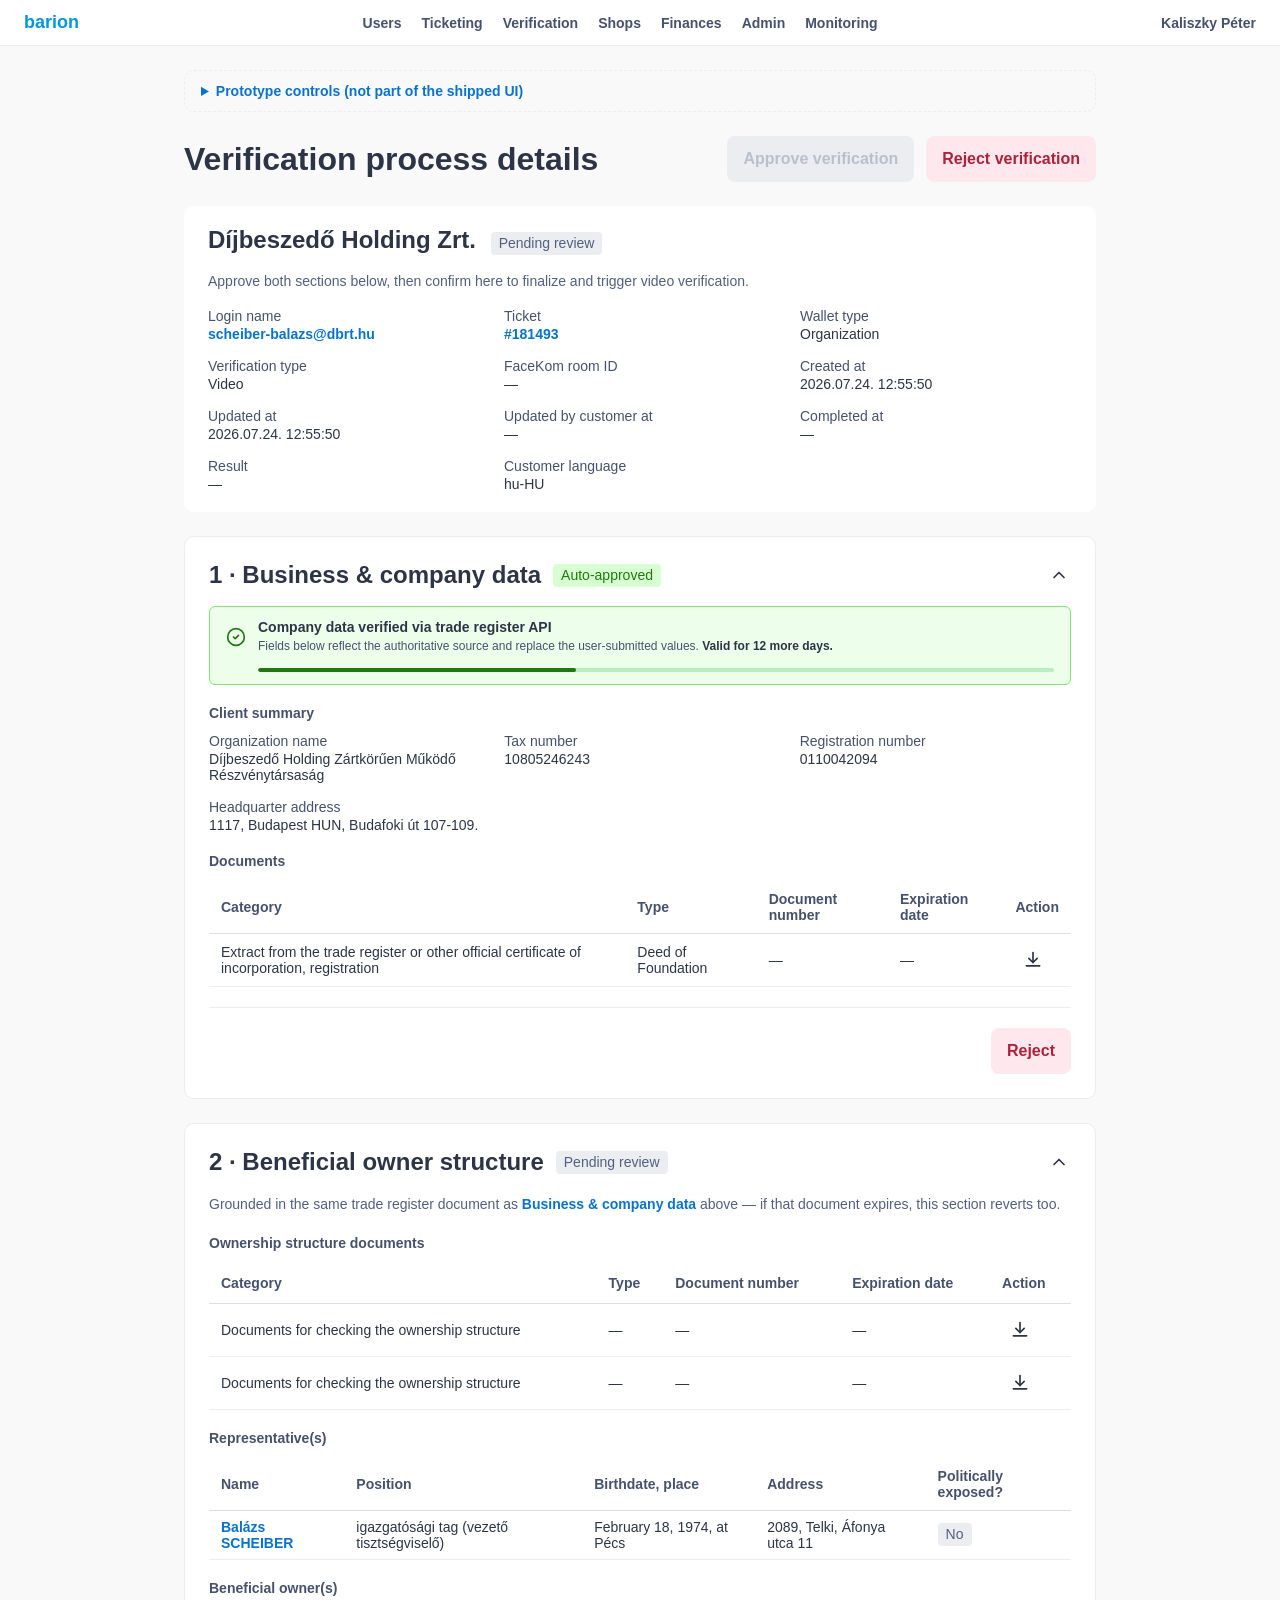
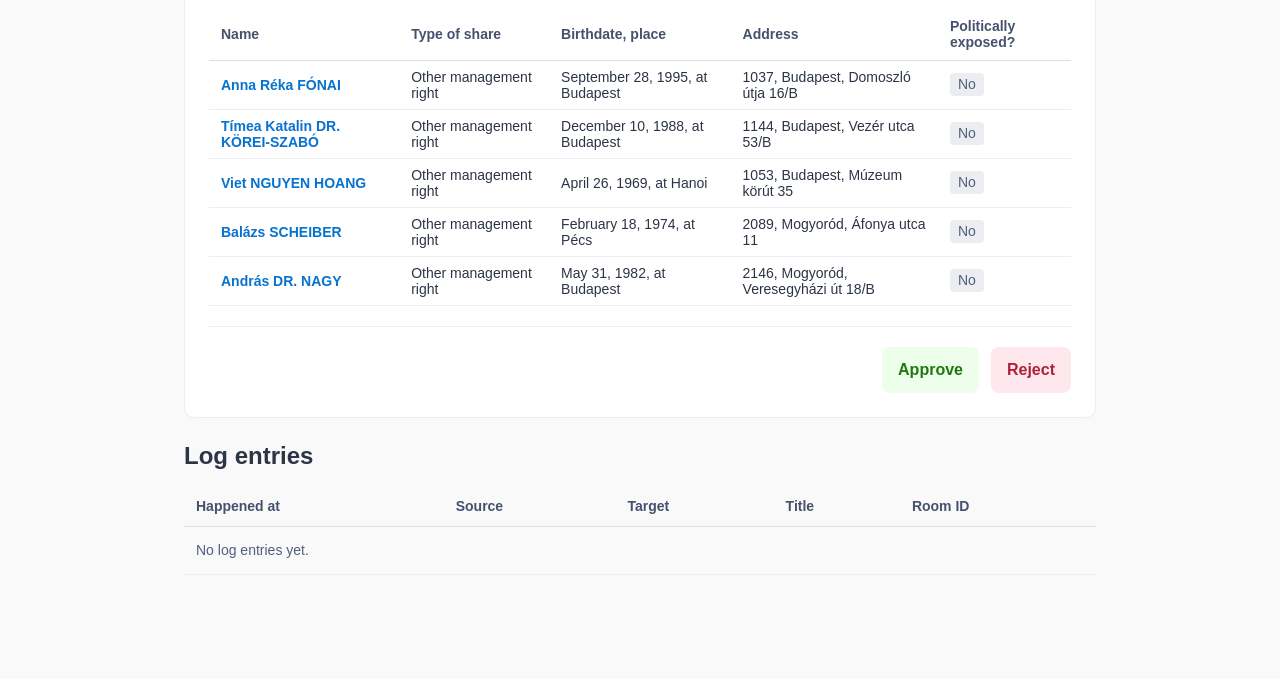
==== prototypes/kyb-verification-redesign.html @ cb524006 "Add KYB verification redesign prototype Admin-side KYB verification detail page: accordion approval " ====
<!doctype html>
<html lang="en">
<head>
<meta charset="utf-8">
<title>Barion — KYB verification redesign (prototype)</title>
<meta name="viewport" content="width=device-width, initial-scale=1">
<link rel="stylesheet" href="../brand-tokens.css">
<style>
*, *::before, *::after { box-sizing: border-box; }

body {
  margin: 0;
  background: var(--surface-canvas-soft);
  font-family: var(--font-brand);
}

.icon { width: 20px; height: 20px; flex-shrink: 0; display: inline-block; vertical-align: middle; color: var(--icon-primary); }
.icon--sm { width: 16px; height: 16px; }

/* ---------- Top bar (matches Design/index.html admin nav) ---------- */
.topbar {
  display: flex; align-items: center; justify-content: space-between;
  background: var(--surface-primary); border-bottom: 1px solid var(--border-secondary);
  padding: var(--s-3) var(--s-6);
}
.topbar__brand { display: flex; align-items: center; gap: var(--s-2); font-weight: var(--fw-bold); color: var(--barion-blue); font-size: var(--fs-h4); }
.topbar__nav { display: flex; gap: var(--s-5); }
.topbar__nav a { color: var(--text-secondary); font-size: var(--fs-body-sm); font-weight: var(--fw-semibold); }
.topbar__nav a:hover { color: var(--text-brand); text-decoration: none; }

main {
  max-width: 960px;
  margin: 0 auto;
  padding: var(--s-6) var(--s-6) var(--s-24);
}

h1.page-title { margin-bottom: var(--s-6); }

/* ---------- Debug control (prototype-only affordance, not production UI) ---------- */
.debug-panel { background: var(--white-gray); border: 1px dashed var(--border-secondary); border-radius: var(--radius-m); padding: var(--s-3) var(--s-4); margin-bottom: var(--s-6); }
.debug-panel summary { cursor: pointer; font-weight: var(--fw-semibold); font-size: var(--fs-body-sm); color: var(--text-brand); }
.debug-panel__body { display: flex; gap: var(--s-3); margin-top: var(--s-3); flex-wrap: wrap; align-items: center; }

/* ---------- Alert banner (reused as-is from index.html §15, + flex-wrap so a progress row can wrap under the text) ---------- */
.alert-banner { display: flex; align-items: center; gap: var(--s-3); padding: var(--s-3) var(--s-4); border-radius: var(--radius-xs); border: 1px solid transparent; margin-bottom: var(--s-4); flex-wrap: wrap; }
.alert-banner .snackbar__body { flex: 1; }
.snackbar__icon { width: 20px; height: 20px; flex-shrink: 0; display: inline-flex; align-items: center; justify-content: center; }
.snackbar__icon .icon { width: 20px; height: 20px; color: inherit; }
.snackbar__title { font-weight: var(--fw-bold); font-size: var(--fs-body-sm); color: var(--text-primary); display: block; }
.snackbar__sub { font-weight: var(--fw-semilight); font-size: var(--fs-body-xs); color: var(--text-secondary); margin: 2px 0 0; }
.alert-banner--success { background: var(--surface-alert-success); border-color: var(--border-alert-success); }
.alert-banner--success .snackbar__icon { color: var(--green-700); }
.alert-banner--error { background: var(--surface-alert-error); border-color: var(--border-alert-error); }
.alert-banner--error .snackbar__icon { color: var(--text-error); }
.alert-banner--alert { background: var(--surface-alert-warning); border-color: var(--border-alert-warning); }
.alert-banner--alert .snackbar__icon { color: var(--accent-400); }

/* ---------- NEW composed pattern: validity countdown embedded in the banner (highlighted text + progress row) ---------- */
.fetch-banner__validity { font-weight: var(--fw-bold); color: var(--text-primary); }
.alert-banner__progress { flex-basis: 100%; margin-left: var(--s-8); }
.progress__track { height: 4px; border-radius: var(--radius-pill); background: var(--green-100); overflow: hidden; }
.progress__fill { height: 100%; border-radius: var(--radius-pill); background: var(--green-700); transition: width var(--dur-base) var(--ease-out); }
.alert-banner--alert .progress__track { background: var(--accent-100); }
/* Note: this full-width accent-400 fill extends the DS "orange icon only" exception to a larger surface;
   kept intentionally inside the expiring-soon warning banner — flagged for PM, not a token change. */
.alert-banner--alert .progress__fill { background: var(--accent-400); }

/* ---------- Chips (reused as-is from index.html §14) ---------- */
.chip { display: inline-flex; align-items: center; gap: 6px; height: 23px; padding: 4px 8px; border-radius: var(--radius-xxs); font-weight: 500; font-size: 14px; line-height: 1.2; white-space: nowrap; border: 0; box-shadow: none; }
.chip--success { background: var(--surface-status-success); color: var(--text-status-success); }
.chip--error   { background: var(--surface-status-error);   color: var(--text-status-error); }
.chip--warning { background: var(--surface-status-warning); color: var(--text-status-warning); }
.chip--neutral { background: var(--surface-status-neutral); color: var(--text-status-neutral); }
.chip--outline { background: transparent; color: var(--text-primary); border: 1px solid var(--border-secondary); }

/* ---------- Buttons (reused as-is from index.html §9, + new approve variant) ---------- */
.btn { display: inline-flex; align-items: center; justify-content: center; gap: var(--s-2); height: 46px; padding: 14px var(--s-4); border-radius: var(--radius-sm); font-family: var(--font-brand); font-weight: var(--fw-semibold); font-size: var(--fs-body); cursor: pointer; transition: filter var(--dur-button) var(--ease-in-out), background var(--dur-button) var(--ease-in-out); border: 0; box-shadow: none; line-height: 1; }
.btn:focus-visible { box-shadow: var(--shadow-focus); outline: none; }
.btn:disabled { background: var(--surface-disabled); color: var(--text-disabled); cursor: not-allowed; }
.btn--sm { height: 32px; padding: 4px 10px 6px; font-size: var(--fs-body-sm); border-radius: var(--radius-xs); }
.btn--secondary { background: var(--surface-primary); color: var(--text-primary); border: 1px solid var(--border-secondary); }
.btn--secondary:hover:not(:disabled) { background: var(--white-gray); }
.btn--secondary.btn--delete { background: var(--surface-alert-error); color: var(--text-alert-error); border: 0; }
.btn--secondary.btn--delete:hover:not(:disabled) { background: #FFD7DF; }
.btn--secondary.btn--delete:disabled { background: var(--surface-alert-error); opacity: 0.6; }

/* NEW — green approve variant, structural mirror of .btn--secondary.btn--delete, existing green tokens only */
.btn--secondary.btn--approve { background: var(--surface-alert-success); color: var(--text-status-success); border: 0; }
.btn--secondary.btn--approve:hover:not(:disabled) { background: var(--green-100); }
.btn--secondary.btn--approve:active:not(:disabled) { background: var(--green-100); filter: brightness(0.96); }
.btn--secondary.btn--approve:focus-visible { box-shadow: 0 0 0 3px rgba(31, 139, 60, 0.3); }
/* Gated primary — the section/overall Approve is locked until prerequisites are met, so its disabled
   state uses the unambiguous standard disabled tokens (not a dimmed green that still reads clickable). */
.btn--secondary.btn--approve:disabled { background: var(--surface-disabled); color: var(--text-disabled); }

/* Reject/delete gets the DS red-tinted focus ring (index.html §9), matching the approve ring's semantic colour. */
.btn--secondary.btn--delete:focus-visible { box-shadow: 0 0 0 3px rgba(249, 135, 156, 0.3); }

/* Loading state (reused as-is from index.html §9) — spinner replaces the label while an async action runs */
.btn--loading { color: transparent !important; pointer-events: none; position: relative; }
.btn--loading::after { content: ""; position: absolute; inset: 0; margin: auto; width: 18px; height: 18px; border: 2px solid currentColor; border-top-color: transparent; border-radius: 50%; animation: btn-spin 600ms linear infinite; color: var(--text-invert); }
.btn--secondary.btn--loading::after { color: var(--text-primary); }
@keyframes btn-spin { to { transform: rotate(360deg); } }

.btn-icon { display: inline-grid; place-content: center; background: transparent; border: 0; border-radius: var(--radius-xs); color: var(--icon-primary); cursor: pointer; transition: background var(--dur-fast) var(--ease-out), color var(--dur-fast) var(--ease-out); flex-shrink: 0; }
.btn-icon:hover:not(:disabled) { background: var(--blue-50); color: var(--text-brand); }
.btn-icon--m { width: 24px; height: 24px; }
.btn-icon--m .icon { width: 16px; height: 16px; }
.btn-icon--l { width: 36px; height: 36px; }
.btn-icon--l .icon { width: 20px; height: 20px; }

/* ---------- Table (reused as-is from index.html §17 / payments-guid-table conventions) ---------- */
.table { width: 100%; border-collapse: collapse; font-family: var(--font-brand); font-weight: var(--fw-semilight); font-size: var(--fs-body-sm); }
.table th { text-align: left; padding: var(--s-2-5) var(--s-3); font-weight: var(--fw-semibold); font-size: var(--fs-body-sm); color: var(--text-secondary); border-bottom: 1px solid var(--border-primary); height: 40px; }
.table td { padding: var(--s-2) var(--s-3); border-bottom: 1px solid var(--border-secondary); color: var(--text-primary); height: 48px; vertical-align: middle; }
.table tr:nth-child(even) td { background: var(--surface-primary); }
.table-scroll { overflow-x: auto; margin-bottom: var(--s-2); }

/* ---------- NEW composed pattern: key/value summary grid ---------- */
.kv-grid { display: grid; grid-template-columns: repeat(auto-fill, minmax(220px, 1fr)); gap: var(--s-4) var(--s-6); }
.kv-row { display: flex; flex-direction: column; gap: 2px; }
.kv-label { font-size: var(--fs-caption); font-weight: var(--fw-semilight); color: var(--text-secondary); }
.kv-value { font-size: var(--fs-body-sm); font-weight: var(--fw-regular); color: var(--text-primary); display: flex; align-items: center; flex-wrap: wrap; gap: var(--s-2); }

.process-summary { background: var(--surface-primary); border-radius: var(--radius-m); padding: var(--s-5) var(--s-6); margin-bottom: var(--s-6); }
.process-summary h2 { margin-bottom: var(--s-4); }

/* ---------- NEW composed pattern: block-level data-provenance badge (one per block, not per field) ---------- */
.block-badge { font-size: var(--fs-body-xs); }
.block-badge .icon { width: 12px; height: 12px; }

/* ---------- NEW composed pattern: bordered approval section ---------- */
.approval-section { border: 1px solid var(--border-secondary); border-radius: var(--radius-m); padding: var(--s-6); margin-bottom: var(--s-6); background: var(--surface-primary); }
.approval-section__header { display: flex; align-items: center; justify-content: space-between; gap: var(--s-4); margin-bottom: var(--s-4); flex-wrap: wrap; }
.approval-section__title-group { display: flex; align-items: center; gap: var(--s-3); }
.approval-section__actions { display: flex; gap: var(--s-3); }
.approval-section__subhead { font-size: var(--fs-body-sm); font-weight: var(--fw-semibold); color: var(--text-secondary); margin: var(--s-5) 0 var(--s-3); }
.approval-section--reverted { border-color: var(--border-error); }
.approval-section__actions--footer { justify-content: flex-end; margin-top: var(--s-5); padding-top: var(--s-5); border-top: 1px solid var(--border-secondary); }

/* ---------- NEW composed pattern: collapsible section header — status stays visible even when collapsed ---------- */
.approval-section__header { cursor: pointer; user-select: none; }
.approval-section__header:focus-visible { outline: none; box-shadow: var(--shadow-focus); border-radius: var(--radius-xs); }
.approval-section__toggle { display: inline-flex; align-items: center; justify-content: center; width: 24px; height: 24px; color: var(--icon-secondary); transform: rotate(180deg); transition: transform var(--dur-base) var(--ease-out); flex-shrink: 0; }
.approval-section.is-collapsed .approval-section__toggle { transform: rotate(0deg); }
.approval-section.is-collapsed .approval-section__body { display: none; }

.dependency-note { font-size: var(--fs-body-sm); color: var(--text-tertiary); margin-bottom: var(--s-4); }
.dependency-note a { font-weight: var(--fw-semibold); }
</style>
</head>
<body data-eligible="true" data-expired="false">

<svg style="display:none">
  <defs>
    <symbol id="i-check-circle" viewBox="0 0 24 24" fill="none" stroke="currentColor" stroke-width="2" stroke-linecap="round" stroke-linejoin="round">
      <circle cx="12" cy="12" r="10"/><path d="m9 12 2 2 4-4"/>
    </symbol>
    <symbol id="i-x-circle" viewBox="0 0 24 24" fill="none" stroke="currentColor" stroke-width="2" stroke-linecap="round" stroke-linejoin="round">
      <circle cx="12" cy="12" r="10"/><path d="m15 9-6 6"/><path d="m9 9 6 6"/>
    </symbol>
    <symbol id="i-alert-circle" viewBox="0 0 24 24" fill="none" stroke="currentColor" stroke-width="2" stroke-linecap="round" stroke-linejoin="round">
      <circle cx="12" cy="12" r="10"/><path d="M12 8v4"/><path d="M12 16h.01"/>
    </symbol>
    <symbol id="i-clock-rewind" viewBox="0 0 24 24" fill="none" stroke="currentColor" stroke-width="2.4" stroke-linecap="round" stroke-linejoin="round">
      <path d="M3 12a9 9 0 1 0 3-6.7L3 8"/><path d="M3 3v5h5"/><path d="M12 7v5l3 2"/>
    </symbol>
    <symbol id="i-download" viewBox="0 0 24 24" fill="none" stroke="currentColor" stroke-width="2" stroke-linecap="round" stroke-linejoin="round">
      <path d="M12 3v12"/><path d="m7 10 5 5 5-5"/><path d="M4 19h16"/>
    </symbol>
    <symbol id="i-chevron-down" viewBox="0 0 24 24" fill="none" stroke="currentColor" stroke-width="2" stroke-linecap="round" stroke-linejoin="round">
      <path d="m6 9 6 6 6-6"/>
    </symbol>
  </defs>
</svg>

<div class="topbar">
  <div class="topbar__brand">barion</div>
  <div class="topbar__nav">
    <a href="#">Users</a><a href="#">Ticketing</a><a href="#">Verification</a><a href="#">Shops</a><a href="#">Finances</a><a href="#">Admin</a><a href="#">Monitoring</a>
  </div>
  <div class="topbar__nav"><a href="#">Kaliszky Péter</a></div>
</div>

<main>
  <details class="debug-panel">
    <summary>Prototype controls (not part of the shipped UI)</summary>
    <div class="debug-panel__body">
      <button class="btn btn--secondary btn--sm" onclick="showRegistryMatchState()">Simulate: trade register match found</button>
      <button class="btn btn--secondary btn--sm" onclick="showManualReviewState()">Simulate: no trade register match (manual review)</button>
      <button class="btn btn--secondary btn--sm" onclick="simulateExpiry()">Simulate: let document expire</button>
      <button class="btn btn--secondary btn--sm" onclick="location.reload()">Reset demo</button>
      <span class="body-xs">Toggles the page-level revert banner and both section statuses.</span>
    </div>
  </details>

  <div style="display:flex;align-items:center;justify-content:space-between;gap:var(--s-4);flex-wrap:wrap;margin-bottom:var(--s-6)">
    <h1 class="page-title" style="margin-bottom:0">Verification process details</h1>
    <div class="approval-section__actions" id="global-actions">
      <button id="global-approve" class="btn btn--secondary btn--approve" disabled onclick="approveOverall()">Approve verification</button>
      <button class="btn btn--secondary btn--delete" onclick="rejectOverall()">Reject verification</button>
    </div>
  </div>

  <!-- Page-level revert banner — hidden by default, shown when data-expired="true" -->
  <div id="revert-banner" class="alert-banner alert-banner--error" style="display:none">
    <span class="snackbar__icon" aria-hidden="true"><svg class="icon"><use href="#i-x-circle"/></svg></span>
    <div class="snackbar__body">
      <strong class="snackbar__title">Verification reverted to unapproved</strong>
      <p class="snackbar__sub" id="revert-banner-sub">The trade register document expired. Both sections below must be re-reviewed against a fresh document.</p>
    </div>
  </div>

  <!-- Process details — condensed context header, not an approval section -->
  <section class="process-summary">
    <h2>Díjbeszedő Holding Zrt. <span id="overall-status" class="chip chip--neutral" style="margin-left:var(--s-2)">Pending review</span></h2>
    <p class="body-sm" id="overall-hint" style="color:var(--text-tertiary);margin:var(--s-1) 0 0">Approve both sections below, then confirm here to finalize and trigger video verification.</p>
    <div class="kv-grid" style="margin-top:var(--s-4)">
      <div class="kv-row"><span class="kv-label">Login name</span><span class="kv-value"><a href="#">scheiber-balazs@dbrt.hu</a></span></div>
      <div class="kv-row"><span class="kv-label">Ticket</span><span class="kv-value"><a href="#">#181493</a></span></div>
      <div class="kv-row"><span class="kv-label">Wallet type</span><span class="kv-value">Organization</span></div>
      <div class="kv-row"><span class="kv-label">Verification type</span><span class="kv-value">Video</span></div>
      <div class="kv-row"><span class="kv-label">FaceKom room ID</span><span class="kv-value">—</span></div>
      <div class="kv-row"><span class="kv-label">Created at</span><span class="kv-value">2026.07.24. 12:55:50</span></div>
      <div class="kv-row"><span class="kv-label">Updated at</span><span class="kv-value">2026.07.24. 12:55:50</span></div>
      <div class="kv-row"><span class="kv-label">Updated by customer at</span><span class="kv-value">—</span></div>
      <div class="kv-row"><span class="kv-label">Completed at</span><span class="kv-value">—</span></div>
      <div class="kv-row"><span class="kv-label">Result</span><span class="kv-value">—</span></div>
      <div class="kv-row"><span class="kv-label">Customer language</span><span class="kv-value">hu-HU</span></div>
    </div>
  </section>

  <!-- ================= SECTION 1 — Business & company data ================= -->
  <section class="approval-section" id="section-1">
    <div class="approval-section__header" role="button" tabindex="0" aria-expanded="true" aria-controls="section-1-body" onclick="toggleSection(1)" onkeydown="handleSectionHeaderKey(event,1)">
      <div class="approval-section__title-group">
        <h2>1 · Business &amp; company data</h2>
        <span id="s1-status" class="chip chip--neutral">Pending review</span>
      </div>
      <span class="approval-section__toggle" aria-hidden="true"><svg class="icon"><use href="#i-chevron-down"/></svg></span>
    </div>

    <div class="approval-section__body" id="section-1-body">
      <!-- Company-data provenance banner — resolved before this page loads; states are toggled via the debug controls, not simulated fetch delays.
           Also carries the trade-register document's validity window, so severity (success → expiring soon) escalates as one compound message
           instead of a duplicate indicator elsewhere on the page. -->
      <div id="fetch-banner" class="alert-banner alert-banner--success">
        <span class="snackbar__icon" aria-hidden="true"><svg class="icon"><use href="#i-check-circle"/></svg></span>
        <div class="snackbar__body">
          <strong class="snackbar__title">Company data verified via trade register API</strong>
          <p class="snackbar__sub" id="fetch-banner-sub">Fields below reflect the authoritative source and replace the user-submitted values. <strong class="fetch-banner__validity">Valid for 12 more days.</strong></p>
        </div>
        <div class="alert-banner__progress"><div class="progress__track"><div id="fetch-banner-fill" class="progress__fill" style="width:40%"></div></div></div>
      </div>
      <button id="request-new-doc-btn" class="btn btn--secondary btn--sm" style="display:none;margin-bottom:var(--s-4)" onclick="requestNewDocument()">Request new trade register document</button>

      <div class="approval-section__subhead">Client summary <span id="client-summary-badge" class="chip chip--outline block-badge" style="margin-left:var(--s-2);display:none"></span></div>
      <div id="client-summary" class="kv-grid">
        <div class="kv-row">
          <span class="kv-label">Organization name</span>
          <span class="kv-value" id="kv-org-name">Díjbeszedő Holding Zártkörűen Működő Részvénytársaság</span>
        </div>
        <div class="kv-row">
          <span class="kv-label">Tax number</span>
          <span class="kv-value" id="kv-tax">10805246243</span>
        </div>
        <div class="kv-row">
          <span class="kv-label">Registration number</span>
          <span class="kv-value" id="kv-regnum">0110042094</span>
        </div>
        <div class="kv-row">
          <span class="kv-label">Headquarter address</span>
          <span class="kv-value" id="kv-address">1117, Budapest HUN, Budafoki út 107-109.</span>
        </div>
      </div>

      <div class="approval-section__subhead">Documents</div>
      <div class="table-scroll">
        <table class="table">
          <thead>
            <tr><th>Category</th><th>Type</th><th>Document number</th><th>Expiration date</th><th>Action</th></tr>
          </thead>
          <tbody>
            <tr>
              <td>Extract from the trade register or other official certificate of incorporation, registration</td><td>Deed of Foundation</td><td>—</td><td>—</td>
              <td><button class="btn-icon btn-icon--l" aria-label="Download document"><svg class="icon"><use href="#i-download"/></svg></button></td>
            </tr>
          </tbody>
        </table>
      </div>

      <div class="approval-section__actions approval-section__actions--footer">
        <button id="s1-approve" class="btn btn--secondary btn--approve" onclick="approveSection(1)">Approve</button>
        <button class="btn btn--secondary btn--delete" onclick="rejectSection(1)">Reject</button>
      </div>
    </div>
  </section>

  <!-- ================= SECTION 2 — Beneficial owner structure ================= -->
  <section class="approval-section" id="section-2">
    <div class="approval-section__header" role="button" tabindex="0" aria-expanded="true" aria-controls="section-2-body" onclick="toggleSection(2)" onkeydown="handleSectionHeaderKey(event,2)">
      <div class="approval-section__title-group">
        <h2>2 · Beneficial owner structure</h2>
        <span id="s2-status" class="chip chip--neutral">Pending review</span>
      </div>
      <span class="approval-section__toggle" aria-hidden="true"><svg class="icon"><use href="#i-chevron-down"/></svg></span>
    </div>

    <div class="approval-section__body" id="section-2-body">
      <p class="dependency-note">Grounded in the same trade register document as <a href="#section-1">Business &amp; company data</a> above — if that document expires, this section reverts too.</p>

      <div class="approval-section__subhead">Ownership structure documents</div>
      <div class="table-scroll">
        <table class="table">
          <thead>
            <tr><th>Category</th><th>Type</th><th>Document number</th><th>Expiration date</th><th>Action</th></tr>
          </thead>
          <tbody>
            <tr>
              <td>Documents for checking the ownership structure</td><td>—</td><td>—</td><td>—</td>
              <td><button class="btn-icon btn-icon--l" aria-label="Download document"><svg class="icon"><use href="#i-download"/></svg></button></td>
            </tr>
            <tr>
              <td>Documents for checking the ownership structure</td><td>—</td><td>—</td><td>—</td>
              <td><button class="btn-icon btn-icon--l" aria-label="Download document"><svg class="icon"><use href="#i-download"/></svg></button></td>
            </tr>
          </tbody>
        </table>
      </div>

      <div class="approval-section__subhead">Representative(s)</div>
      <div class="table-scroll">
        <table class="table">
          <thead>
            <tr><th>Name</th><th>Position</th><th>Birthdate, place</th><th>Address</th><th>Politically exposed?</th></tr>
          </thead>
          <tbody>
            <tr>
              <td><a href="#">Balázs SCHEIBER</a></td><td>igazgatósági tag (vezető tisztségviselő)</td>
              <td>February 18, 1974, at Pécs</td><td>2089, Telki, Áfonya utca 11</td>
              <td><span class="chip chip--neutral">No</span></td>
            </tr>
          </tbody>
        </table>
      </div>

      <div class="approval-section__subhead">Beneficial owner(s)</div>
      <div class="table-scroll">
        <table class="table">
          <thead>
            <tr><th>Name</th><th>Type of share</th><th>Birthdate, place</th><th>Address</th><th>Politically exposed?</th></tr>
          </thead>
          <tbody>
            <tr><td><a href="#">Anna Réka FÓNAI</a></td><td>Other management right</td><td>September 28, 1995, at Budapest</td><td>1037, Budapest, Domoszló útja 16/B</td><td><span class="chip chip--neutral">No</span></td></tr>
            <tr><td><a href="#">Tímea Katalin DR. KÖREI-SZABÓ</a></td><td>Other management right</td><td>December 10, 1988, at Budapest</td><td>1144, Budapest, Vezér utca 53/B</td><td><span class="chip chip--neutral">No</span></td></tr>
            <tr><td><a href="#">Viet NGUYEN HOANG</a></td><td>Other management right</td><td>April 26, 1969, at Hanoi</td><td>1053, Budapest, Múzeum körút 35</td><td><span class="chip chip--neutral">No</span></td></tr>
            <tr><td><a href="#">Balázs SCHEIBER</a></td><td>Other management right</td><td>February 18, 1974, at Pécs</td><td>2089, Mogyoród, Áfonya utca 11</td><td><span class="chip chip--neutral">No</span></td></tr>
            <tr><td><a href="#">András DR. NAGY</a></td><td>Other management right</td><td>May 31, 1982, at Budapest</td><td>2146, Mogyoród, Veresegyházi út 18/B</td><td><span class="chip chip--neutral">No</span></td></tr>
          </tbody>
        </table>
      </div>

      <div class="approval-section__actions approval-section__actions--footer">
        <button id="s2-approve" class="btn btn--secondary btn--approve" onclick="approveSection(2)">Approve</button>
        <button class="btn btn--secondary btn--delete" onclick="rejectSection(2)">Reject</button>
      </div>
    </div>
  </section>

  <!-- ================= Log entries ================= -->
  <section>
    <h2 style="margin-bottom:var(--s-4)">Log entries</h2>
    <div class="table-scroll">
      <table class="table">
        <thead><tr><th>Happened at</th><th>Source</th><th>Target</th><th>Title</th><th>Room ID</th></tr></thead>
        <tbody><tr><td colspan="5" class="body-sm" style="color:var(--text-tertiary)">No log entries yet.</td></tr></tbody>
      </table>
    </div>
  </section>
</main>

<script>
// Accordion — the status chip lives in the header, outside the collapsible body, so it stays
// visible regardless of open/closed state.
function toggleSection(n) {
  var section = document.getElementById('section-' + n);
  var header = section.querySelector('.approval-section__header');
  var collapsed = section.classList.toggle('is-collapsed');
  header.setAttribute('aria-expanded', String(!collapsed));
}
function handleSectionHeaderKey(event, n) {
  if (event.key === 'Enter' || event.key === ' ') {
    event.preventDefault();
    toggleSection(n);
  }
}

// Single owner of each section's Approve button — drives visibility AND the disabled
// attribute together, so a button can never be shown-but-dead or hidden-but-enabled.
// (Root cause of the earlier state bugs was toggling these two independently.)
function setApproveButton(n, opts) {
  var btn = document.getElementById('s' + n + '-approve');
  if (opts.visible !== undefined) btn.style.display = opts.visible ? '' : 'none';
  if (opts.enabled !== undefined) btn.disabled = !opts.enabled;
}

// Terminal states (finalized or case-wide rejected) remove ALL per-section mutating controls
// so the case can't be recomputed back into an actionable state. `show=true` restores them
// (used by the debug re-render setters). Section-level Approve/Reject recovery is unaffected —
// only the whole-case actions call this.
function setSectionFootersVisible(show) {
  document.querySelectorAll('.approval-section__actions--footer').forEach(function (f) {
    f.style.display = show ? '' : 'none';
  });
}

// Undo everything simulateExpiry() locked down and return both sections to a clean,
// reviewable baseline. Every transition OUT of the expired state — request-new-doc, and
// the debug registry/manual setters — must call this first so the lockdown can't persist.
function resetExpiryLockdown() {
  document.getElementById('revert-banner').style.display = 'none';
  document.getElementById('global-actions').style.display = '';
  document.getElementById('request-new-doc-btn').style.display = 'none';
  setSectionFootersVisible(true);   // restore footers a prior terminal state may have hidden
  document.getElementById('section-1').classList.remove('approval-section--reverted');
  document.getElementById('section-2').classList.remove('approval-section--reverted');
  ['1', '2'].forEach(function (n) {
    var chip = document.getElementById('s' + n + '-status');
    chip.className = 'chip chip--neutral';
    chip.textContent = 'Pending review';
    setApproveButton(n, { visible: true, enabled: true });
  });
}

// The two section approvals are prerequisites, not the finalizing action — they unlock the
// global Approve verification button above, but an explicit click is what actually finalizes
// and triggers video verification. This gives admins one deliberate confirmation step.
function updateOverallStatus() {
  var s1 = document.getElementById('s1-status');
  var s2 = document.getElementById('s2-status');
  var overall = document.getElementById('overall-status');
  var hint = document.getElementById('overall-hint');
  var globalActions = document.getElementById('global-actions');
  var globalApprove = document.getElementById('global-approve');
  var rejected = s1.classList.contains('chip--error') || s2.classList.contains('chip--error');
  var bothApproved = s1.classList.contains('chip--success') && s2.classList.contains('chip--success');

  globalApprove.disabled = rejected || !bothApproved;

  if (rejected) {
    overall.className = 'chip chip--error';
    overall.textContent = 'Rejected';
    hint.textContent = 'This verification was rejected.';
    // Terminal — no finalize/reject controls remain (reject also hides the section Approves).
    globalActions.style.display = 'none';
  } else if (bothApproved) {
    // Positive "you're ready" state — neutral, not warning-orange (which reads as a caution).
    overall.className = 'chip chip--neutral';
    overall.textContent = 'Ready for final approval';
    hint.textContent = 'Both sections are approved — click Approve verification to finalize and trigger video verification.';
    globalActions.style.display = '';
  } else {
    overall.className = 'chip chip--neutral';
    overall.textContent = 'Pending review';
    hint.textContent = 'Approve both sections below, then confirm here to finalize and trigger video verification.';
    globalActions.style.display = '';
  }
}

function approveOverall() {
  var overall = document.getElementById('overall-status');
  overall.className = 'chip chip--success';
  overall.textContent = 'Approved · video verification triggered';
  document.getElementById('overall-hint').textContent = 'Verification approved — video verification has been triggered automatically.';
  // The decision is final — leaving the buttons behind invites a redundant second click.
  document.getElementById('global-actions').style.display = 'none';
  setSectionFootersVisible(false);   // terminal — no per-section overrides remain
}

function rejectOverall() {
  ['s1-status', 's2-status'].forEach(function (id) {
    var chip = document.getElementById(id);
    chip.className = 'chip chip--error';
    chip.textContent = 'Rejected';
  });
  // Terminal reject — remove every per-section override so the case can't be silently
  // re-approved into a "ready to finalize but the finalize button is gone" dead-end.
  // updateOverallStatus() owns the global-actions visibility (hidden while rejected).
  setSectionFootersVisible(false);
  updateOverallStatus();
}

// Approving hides that section's own Approve button — Reject remains as the only override,
// same treatment whether the approval was automatic (registry match) or manual.
function approveSection(n) {
  var chip = document.getElementById('s' + n + '-status');
  chip.className = 'chip chip--success';
  chip.textContent = 'Approved';
  setApproveButton(n, { visible: false });
  updateOverallStatus();
}
function rejectSection(n) {
  var chip = document.getElementById('s' + n + '-status');
  chip.className = 'chip chip--error';
  chip.textContent = 'Rejected';
  // Rejecting must never strand the section without a way back to Approve — show it and,
  // crucially, re-enable it (never leave a visible-but-dead button).
  setApproveButton(n, { visible: true, enabled: true });
  updateOverallStatus();
}

// The trade-register validity window is embedded in the verification banner itself — one
// compound message, escalating from success to "expiring soon" as the tone changes, rather
// than a second, separate countdown indicator elsewhere on the page.
function renderExpiry(daysRemaining) {
  var banner = document.getElementById('fetch-banner');
  var icon = banner.querySelector('.snackbar__icon');
  var title = banner.querySelector('.snackbar__title');
  var sub = document.getElementById('fetch-banner-sub');
  var fill = document.getElementById('fetch-banner-fill');

  if (daysRemaining <= 0) {
    // The page-level revert banner + Request new document button already cover the expired state.
    banner.style.display = 'none';
    return;
  }

  banner.style.display = 'flex';
  fill.style.width = Math.min(100, Math.round((daysRemaining / 30) * 100)) + '%';

  if (daysRemaining <= 3) {
    banner.className = 'alert-banner alert-banner--alert';
    icon.innerHTML = '<svg class="icon"><use href="#i-alert-circle"/></svg>';
    title.textContent = 'Company data verified via trade register API — expiring soon';
    sub.innerHTML = 'Fields below reflect the authoritative source and replace the user-submitted values. <strong class="fetch-banner__validity">Only ' + daysRemaining + ' day' + (daysRemaining === 1 ? '' : 's') + ' left</strong> before this must be re-checked.';
  } else {
    banner.className = 'alert-banner alert-banner--success';
    icon.innerHTML = '<svg class="icon"><use href="#i-check-circle"/></svg>';
    title.textContent = 'Company data verified via trade register API';
    sub.innerHTML = 'Fields below reflect the authoritative source and replace the user-submitted values. <strong class="fetch-banner__validity">Valid for ' + daysRemaining + ' more days.</strong>';
  }
}

// One badge for the whole Client summary block, not one per field — and only shown when it adds
// information the banner above doesn't already carry (a registry match is fully covered by the banner).
function setClientSummaryBadge(type) {
  var badge = document.getElementById('client-summary-badge');
  if (type === 'user-provided') {
    badge.className = 'chip chip--outline block-badge';
    badge.textContent = 'User-provided';
    badge.style.display = 'inline-flex';
  } else {
    badge.style.display = 'none';
  }
}

// Trade-register match — resolved before this page loads, so the page just renders the resolved state (no fetch/spinner simulation).
function showRegistryMatchState(daysRemaining) {
  if (daysRemaining === undefined) daysRemaining = 12;
  document.body.setAttribute('data-eligible', 'true');
  resetExpiryLockdown();   // clear any expiry lockdown and reset both sections before applying this state

  setClientSummaryBadge(null);

  var s1 = document.getElementById('s1-status');
  s1.className = 'chip chip--success';
  s1.textContent = 'Auto-approved';

  // Approve is redundant once the data is auto-verified against an authoritative source — Reject remains as an override.
  setApproveButton(1, { visible: false });

  // A registry match means a trade-register document exists — the countdown applies, embedded in the banner.
  renderExpiry(daysRemaining);
  document.getElementById('request-new-doc-btn').style.display = 'none';

  updateOverallStatus();
}

// No trade-register match — no authoritative document was found, so there's nothing to count down; falls back to manual comparison, Approve is required.
function showManualReviewState() {
  document.body.setAttribute('data-eligible', 'false');
  resetExpiryLockdown();   // clear any expiry lockdown and reset both sections before applying this state
  document.getElementById('fetch-banner').style.display = 'none';
  document.getElementById('request-new-doc-btn').style.display = 'none';

  setClientSummaryBadge('user-provided');

  // s1 baseline (neutral "Pending review", Approve shown + enabled) is set by resetExpiryLockdown;
  // manual review needs an explicit human approval, so nothing further to override here.
  updateOverallStatus();
}

function simulateExpiry() {
  document.getElementById('revert-banner').style.display = 'flex';
  ['s1-status', 's2-status'].forEach(function (id) {
    var chip = document.getElementById(id);
    chip.className = 'chip chip--neutral';
    chip.textContent = 'Unapproved';
  });
  // Lock only the two section Approve buttons — the global Approve is owned by
  // updateOverallStatus (and the old broad selector also matched it by accident).
  setApproveButton(1, { enabled: false });
  setApproveButton(2, { enabled: false });
  renderExpiry(0);
  document.getElementById('section-1').classList.add('approval-section--reverted');
  document.getElementById('section-2').classList.add('approval-section--reverted');
  document.getElementById('request-new-doc-btn').style.display = '';
  setClientSummaryBadge(null);
  updateOverallStatus();
  document.getElementById('overall-status').textContent = 'Unapproved';
  document.getElementById('overall-hint').textContent = 'The trade register document expired. Request a new document to continue.';
}

// Admin action once expired — starts a fresh trade-register check and resets both sections for re-review.
function requestNewDocument() {
  // The trade-register check is a real background request — show the button's loading state
  // rather than resolving instantly.
  var btn = document.getElementById('request-new-doc-btn');
  btn.classList.add('btn--loading');
  btn.disabled = true;

  setTimeout(function () {
    btn.classList.remove('btn--loading');
    btn.disabled = false;

    // showRegistryMatchState → resetExpiryLockdown clears the revert banner, reverted borders,
    // and re-enables/resets both sections; then applies the fresh 30-day auto-approved state.
    showRegistryMatchState(30);
  }, 1400);
}

// Resolved before this page loads — the page renders whichever state applies, no simulated fetch delay.
document.addEventListener('DOMContentLoaded', function () {
  var eligible = document.body.getAttribute('data-eligible') === 'true';
  if (eligible) {
    showRegistryMatchState();
  } else {
    showManualReviewState();
  }
});
</script>

</body>
</html>
---- brand-tokens.css ----
/* ==========================================================================
   BARION DESIGN SYSTEM — Foundation tokens (v3 — Cowork-portable, unified)
   Source of truth: Figma Brand-Guidelines-Design-System
   Primary brand color: Barion Blue #0097DB
   Primary typeface: WeblySleek UI (system sans fallback if not installed)
   ========================================================================== */

:root {
  /* ------------------------------------------------------------------ */
  /* TYPOGRAPHY                                                         */
  /* ------------------------------------------------------------------ */
  --font-brand: "WeblySleek UI", -apple-system, BlinkMacSystemFont,
    "Segoe UI", Roboto, sans-serif;
  /* No mono typeface in the design system — Péter's call.
     For data alignment, use font-variant-numeric: tabular-nums on the brand font. */

  --fw-light: 300;
  --fw-semilight: 300;        /* v3 fix: production weblysleek_uisemilight = 300 */
  --fw-regular: 400;
  --fw-semibold: 600;
  --fw-bold: 700;

  /* Type scale */
  /* Title — canonical large headings, aligned to Figma title styles (Archita audit, 2026-05-31) */
  --fs-title-lg: 64px;       /* Figma title 1 */
  --fs-title-md: 48px;       /* Figma title 2 */
  /* Display — marketing-only extension, not in Figma. Never used in product UI (Archita audit) */
  --fs-display-xl: 100px;
  --fs-display-lg: 60px;
  --fs-display-md: 42px;
  --fs-h1: 32px;
  --fs-h2: 24px;
  --fs-h3: 20px;
  --fs-h4: 18px;
  --fs-body-lg: 18px;
  --fs-body: 16px;
  --fs-body-sm: 14px;        /* Archita audit: 14 / Semilight */
  --fs-body-xs: 12px;        /* NEW — Archita audit, optional smaller body */
  --fs-caption: 14px;        /* Archita audit: was 12, now matches Body SM */
  --fs-micro: 10px;

  --lh-tight: 0.9;
  --lh-heading: 1.2;
  --lh-body: 1.6;
  --lh-roomy: 1.75;

  --ls-tight: -0.02em;
  --ls-ui: 0.007em;

  /* ------------------------------------------------------------------ */
  /* COLORS — primitives                                                */
  /* Token names retain --grey-* spelling for back-compat with the      */
  /* barion-design skill and downstream consumers. Visible copy is US.  */
  /* ------------------------------------------------------------------ */
  --barion-blue: #0097DB;
  --blue-gray:   #2C3446;
  --white-gray:  #F9F9F9;

  --blue-50:  #EEFAFF;        /* sidebar active bg */
  --blue-100: #C8EDFF;
  --blue-200: #99D5F1;
  --blue-300: #33ACE2;
  --blue-400: #5DBBFF;
  --blue-500: #0097DB;
  --blue-600: #0097DB;        /* Figma alias */
  --blue-700: #0772CF;
  --blue-700-deep: #0074C7;   /* Button gradient start */
  --blue-800: #007FDB;
  --blue-900: #045691;

  --focus-blue: #99D5F1;      /* input focus border — Archita audit amendment (was #66C1E9) */

  /* Marketing edge-case extras — kept per Archita audit (2026-05-31). NOT for product UI;
     used only in marketing layouts that need a half-step beyond the core palette. */
  --marketing-blue: #087FE7;  /* between --blue-700 (#0772CF) and --blue-500 (#0097DB) */
  --marketing-ink:  #252D3C;  /* darker than --blue-gray (#2C3446) — deep marketing backgrounds */

  --grey-100: #FFFFFF;
  --grey-200: #ECEDF1;
  --grey-300: #DCDFE5;
  --grey-400: #C4CAD7;
  --grey-500: #BABFCC;
  --grey-600: #979FB2;
  --grey-700: #525F7F;
  --grey-800: #46516D;
  --grey-900: #2C3446;
  --grey-1000: #231F20;

  --accent-100: #FFC39E;
  --accent-200: #F89C63;
  --accent-400: #F86B33;
  --accent-600: #C7B011;
  --accent-700: #FFCC00;

  --red-100: #FFC3C3;
  --red-200: #E5484D;
  --red-600: #B4252A;
  --green-100: #B6F0C0;
  --green-400: #70D65F;
  --green-600: #1F8B3C;
  --green-700: #207811;   /* Figma alert/notification success icon */

  /* Gradients */
  --gradient-brand:        linear-gradient(180deg, #007FDB 0%, #0097DB 52%, #99D5F1 100%);
  /* DEPRECATED — off-brand: Figma brand guidelines forbid horizontal gradients. Kept for back-compat; do not use in new UI. */
  --gradient-brand-horiz:  linear-gradient(90deg, #0772CF 0%, #0097DB 50%, #33ACE2 100%);
  --gradient-accent:       linear-gradient(135deg, #F86B33 0%, #FFC39E 100%);
  --gradient-brand-button:      linear-gradient(172deg, #0772CF 22.75%, #0097DB 86.15%);
  --gradient-brand-button-pill: linear-gradient(158deg, #0772CF 22.75%, #0097DB 86.15%);

  /* ------------------------------------------------------------------ */
  /* COLORS — semantic                                                  */
  /* ------------------------------------------------------------------ */
  --text-primary:   var(--grey-900);
  --text-secondary: var(--grey-800);    /* v3 fix: #46516D */
  --text-tertiary:  var(--grey-700);    /* v3 new */
  --text-brand:     var(--blue-700);
  --text-invert:    #FFFFFF;
  --text-link-1:    var(--blue-700);
  --text-link-2:    var(--blue-500);
  --text-disabled:  var(--grey-500);
  --text-inactive:  var(--grey-600);
  --text-error:     #C32D48;            /* Figma text-error */
  --text-button:    #FFFFFF;

  --surface-primary:   #FFFFFF;
  --surface-secondary: var(--grey-200);
  --surface-tertiary:  var(--white-gray);
  --surface-canvas:    #FFFFFF;
  --surface-canvas-soft: var(--white-gray);
  --surface-brand:     var(--blue-500);
  --surface-invert:    var(--grey-900);
  --surface-fill-1:    var(--blue-100);
  --surface-fill-2:    var(--blue-200);
  --surface-nav-active: var(--blue-50);
  --surface-disabled:  var(--grey-200);

  /* Alert / Notification surfaces (pastel — values from Figma Brand-Guidelines node 8496:11886) */
  --surface-alert-success: #EDFFEA;
  --surface-alert-error:   #FFE8ED;
  --surface-alert-warning: #FFF1E4;
  --surface-alert-message: #FFFFFF;
  /* Alert / Notification borders (lighter than form-error border) */
  --border-alert-success:  #7EE86B;
  --border-alert-error:    #FF8097;
  --border-alert-warning:  #F89C63;
  --border-alert-message:  #ECEDF1;
  /* Alert text colors (high contrast on pastel surfaces) */
  --text-alert-error:      #AD223B;

  /* Status chip surfaces (saturated — distinct family) */
  --surface-status-success: #D8FFD1;
  --surface-status-error:   #FFE0E6;
  --surface-status-warning: #FFE8D3;
  --surface-status-neutral: var(--grey-200);

  --text-status-success: #207811;
  --text-status-error:   #C32D48;
  --text-status-warning: #AF471F;
  --text-status-neutral: var(--grey-700);

  /* Borders */
  --border-primary:   var(--grey-300);
  --border-secondary: var(--grey-200);    /* v3 fix: #ECEDF1 */
  --border-strong:    var(--grey-400);
  --border-brand:     var(--blue-500);
  --border-active:    var(--focus-blue);
  --border-error:     #C32D48;            /* Figma border-error */
  --border-success:   var(--green-400);
  --border-warning:   var(--accent-400);

  /* Icons — values from Figma Colours page (Icons/* variables), Archita audit 2.0 */
  --icon-primary:   var(--grey-900);   /* #2C3446 */
  --icon-secondary: var(--grey-800);   /* #46516D (Figma Icon-Secondary) */
  --icon-brand:     var(--blue-700);   /* #0772CF (Figma Icon-Brand) */
  --icon-brand-2:   #087FE7;           /* Figma Icon-Brand 2 */
  --icon-invert:    #FFFFFF;
  --icon-disabled:  var(--grey-400);   /* #C4CAD7 (Figma Icon-Disabled) */
  --icon-error:     #D1314F;           /* Figma Icon-Error */
  --icon-success:   var(--green-700);  /* #207811 (Figma Icon-Success) */
  --icon-alert:     var(--accent-400); /* #F86B33 (Figma Icon-Alert) */

  /* ------------------------------------------------------------------ */
  /* SHAPE — Archita audit spec                                         */
  /* ------------------------------------------------------------------ */
  --radius-xxs:  4px;       /* Chips */
  --radius-xs:   6px;       /* Small button, Selectors, Alerts, Inputs */
  --radius-min:  6px;       /* alias of --radius-xs for back-compat */
  --radius-sm:   8px;       /* Medium/Large button, Accordions */
  --radius-m:    10px;      /* Containers (NEW per audit) */
  --radius-md:   12px;      /* retained alias */
  --radius-mobile-lg: 14px; /* Large mobile — bottom sheets, cards on mobile (NEW per Archita audit) */
  --radius-lg:   16px;      /* Modals */
  --radius-xl:   24px;
  --radius-2xl:  32px;
  --radius-pill: 999px;     /* Contingency — onboarding-entry pill primaries */

  /* ------------------------------------------------------------------ */
  /* SHADOW / ELEVATION — flat by default. Overlays only.               */
  /* ------------------------------------------------------------------ */
  --shadow-none:        none;
  --shadow-overlay:     0 12px 32px rgba(44, 52, 70, 0.10), 0 4px 8px rgba(44, 52, 70, 0.04);
  --shadow-modal:       0 24px 48px rgba(44, 52, 70, 0.12);
  --shadow-tooltip:     0 6px 16px rgba(44, 52, 70, 0.08), 0 2px 4px rgba(44, 52, 70, 0.04);
  --shadow-focus:       0 0 0 4px rgba(0, 151, 219, 0.25);
  --shadow-focus-error: 0 0 0 4px rgba(229, 72, 77, 0.25);

  /* Legacy — DO NOT USE on buttons/cards/inputs */
  --shadow-xs: var(--shadow-none);
  --shadow-sm: var(--shadow-none);
  --shadow-md: var(--shadow-tooltip);
  --shadow-lg: var(--shadow-overlay);
  --shadow-xl: var(--shadow-modal);

  /* ------------------------------------------------------------------ */
  /* SPACING                                                            */
  /* ------------------------------------------------------------------ */
  --s-0: 0;
  --s-1: 4px;
  --s-2: 8px;
  --s-2-5: 10px;
  --s-3: 12px;
  --s-4: 16px;
  --s-5: 20px;
  --s-6: 24px;
  --s-8: 32px;
  --s-10: 40px;
  --s-12: 48px;
  --s-16: 64px;
  --s-20: 80px;
  --s-24: 96px;
  --s-32: 128px;

  --ease-out: cubic-bezier(0.16, 1, 0.3, 1);
  --ease-in-out: cubic-bezier(0.65, 0, 0.35, 1);
  --dur-fast: 120ms;
  --dur-base: 200ms;
  --dur-button: 300ms;
  --dur-slow: 320ms;
}

/* ========================================================================
   BASE / SEMANTIC ELEMENT STYLES
   ======================================================================== */
html, body {
  font-family: var(--font-brand);
  color: var(--text-primary);
  background: var(--surface-canvas);
  -webkit-font-smoothing: antialiased;
  -moz-osx-font-smoothing: grayscale;
}

h1, .h1 { font-family: var(--font-brand); font-weight: var(--fw-semibold); font-size: var(--fs-h1); line-height: var(--lh-heading); color: var(--text-primary); margin: 0; }
h2, .h2 { font-weight: var(--fw-semibold); font-size: var(--fs-h2); line-height: var(--lh-heading); color: var(--text-primary); margin: 0; }
h3, .h3 { font-weight: var(--fw-semibold); font-size: var(--fs-h3); line-height: var(--lh-heading); color: var(--text-primary); margin: 0; }
h4, .h4 { font-weight: var(--fw-semibold); font-size: var(--fs-h4); line-height: var(--lh-heading); color: var(--text-primary); margin: 0; }

p, .body { font-weight: var(--fw-semilight); font-size: var(--fs-body); line-height: var(--lh-body); color: var(--text-primary); margin: 0; }
.body-lg { font-weight: var(--fw-semilight); font-size: var(--fs-body-lg); line-height: 1.55; }
.body-strong { font-weight: var(--fw-semibold); }
small, .caption { font-size: var(--fs-caption); font-weight: var(--fw-semilight); line-height: 1.5; color: var(--text-secondary); }
.body-sm { font-size: var(--fs-body-sm); font-weight: var(--fw-semilight); line-height: 1.5; color: var(--text-primary); }
.body-xs { font-size: var(--fs-body-xs); font-weight: var(--fw-semilight); line-height: 1.5; color: var(--text-secondary); }
a { color: var(--text-link-1); text-decoration: none; font-weight: var(--fw-semibold); transition: color var(--dur-fast) var(--ease-out); }
a:hover { color: var(--text-link-2); text-decoration: underline; }
code, pre, .mono { font-family: var(--font-brand); font-weight: var(--fw-semibold); font-variant-numeric: tabular-nums; }
.display { font-weight: var(--fw-semibold); font-size: var(--fs-display-xl); line-height: var(--lh-tight); letter-spacing: var(--ls-tight); color: var(--text-invert); }
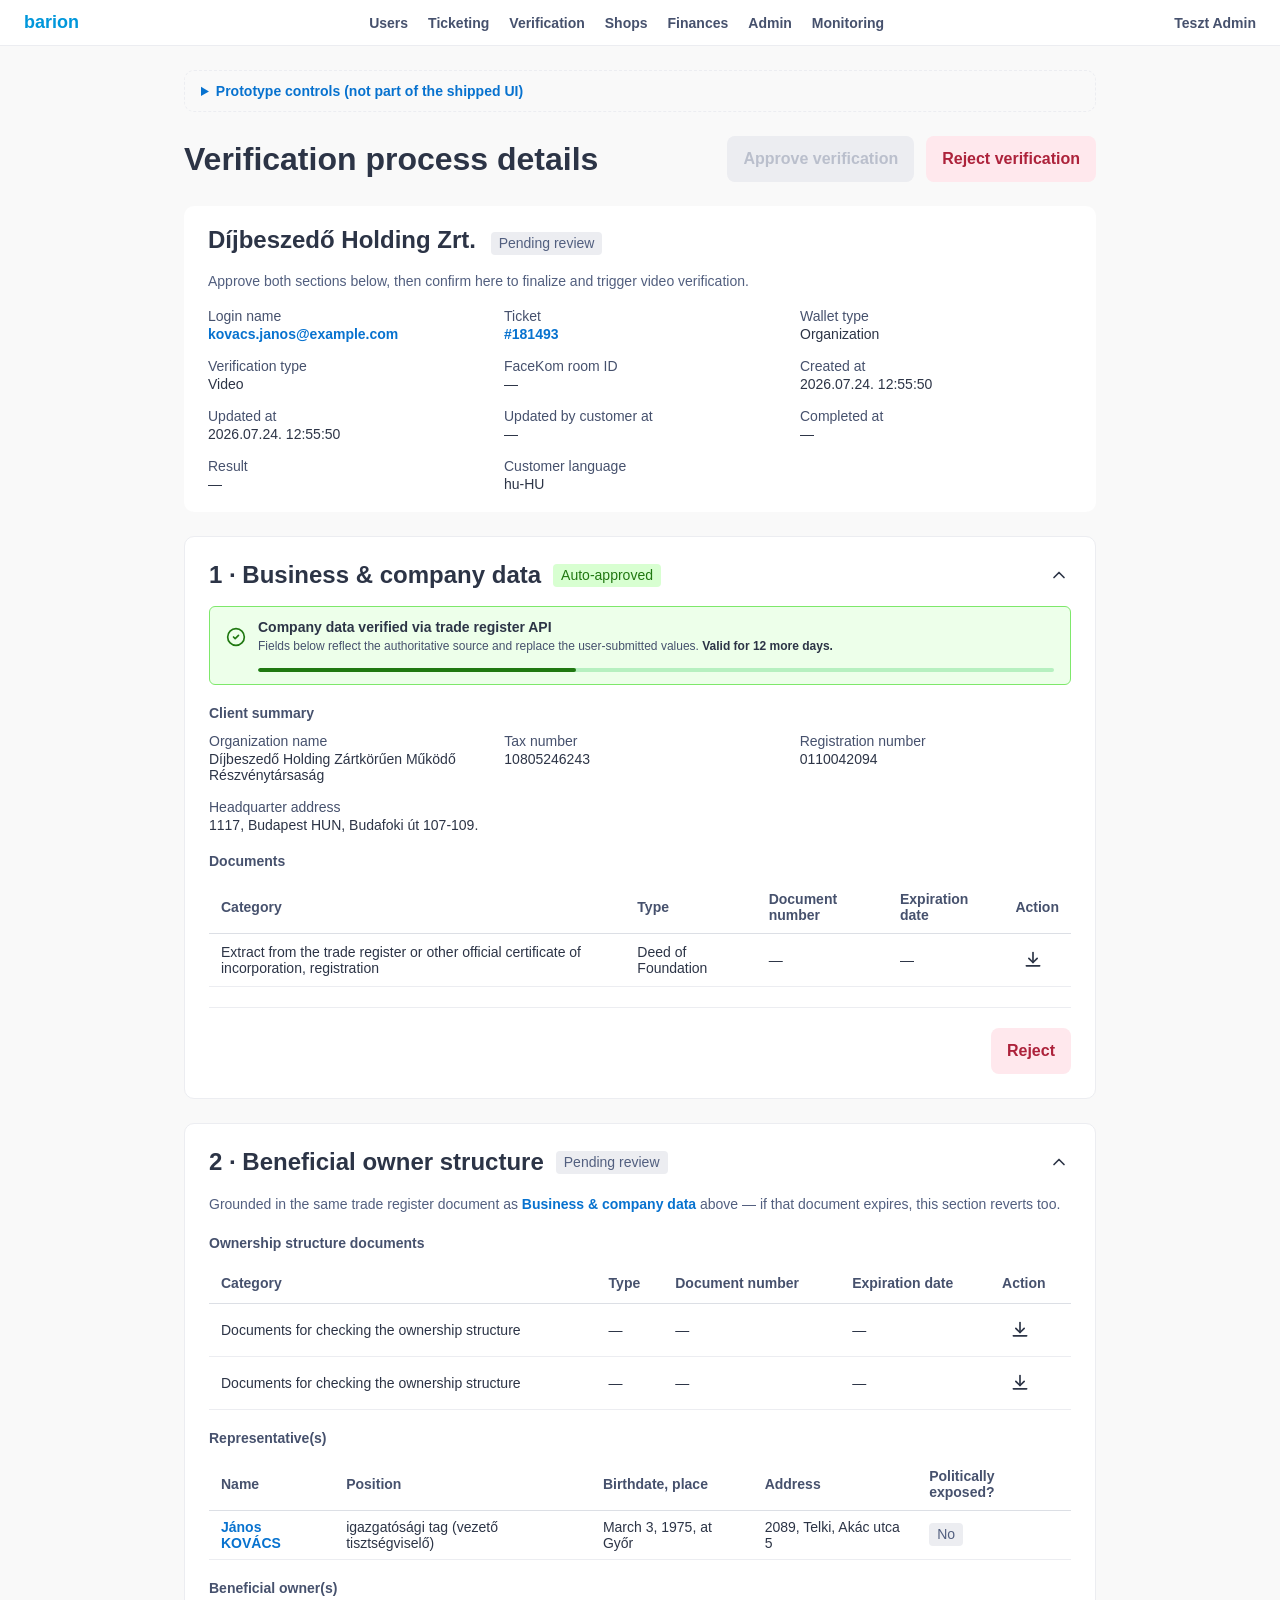
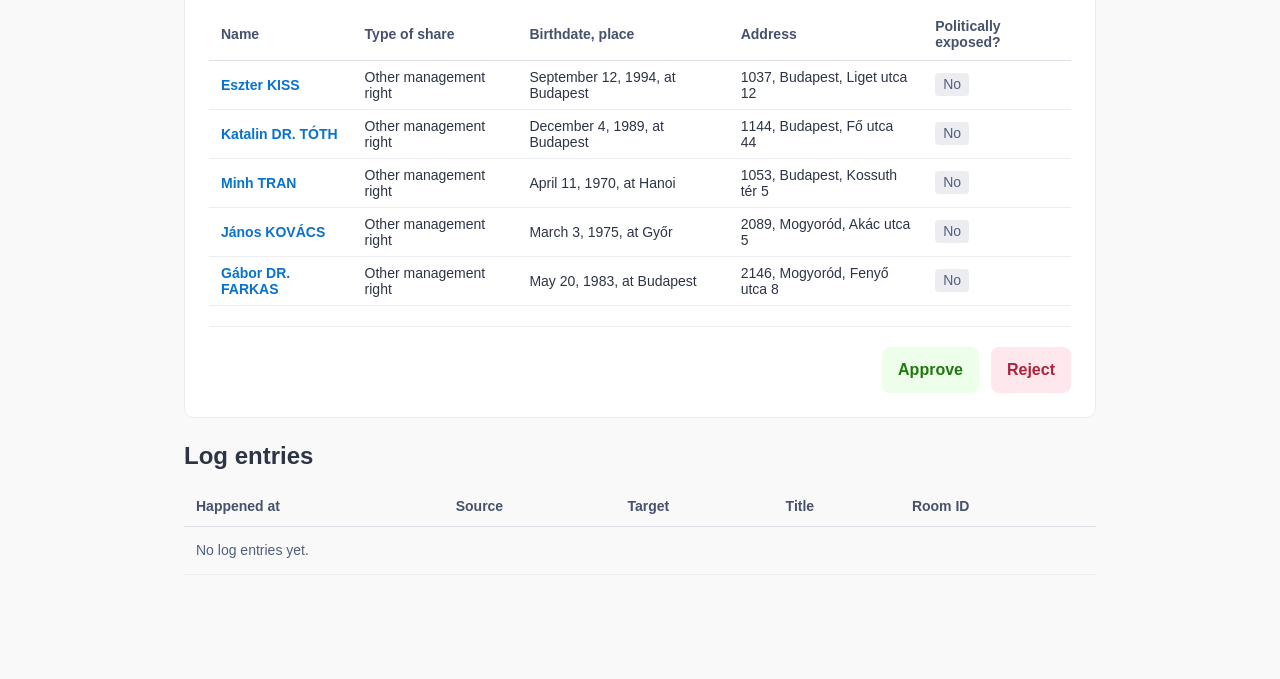
==== commit 55dfea46: "Sanitize personal data in KYB verification prototype Replace real-looking admin name, contact email," ====
--- a/prototypes/kyb-verification-redesign.html
+++ b/prototypes/kyb-verification-redesign.html
@@ -179,7 +179,7 @@
   <div class="topbar__nav">
     <a href="#">Users</a><a href="#">Ticketing</a><a href="#">Verification</a><a href="#">Shops</a><a href="#">Finances</a><a href="#">Admin</a><a href="#">Monitoring</a>
   </div>
-  <div class="topbar__nav"><a href="#">Kaliszky Péter</a></div>
+  <div class="topbar__nav"><a href="#">Teszt Admin</a></div>
 </div>
 
 <main>
@@ -216,7 +216,7 @@
     <h2>Díjbeszedő Holding Zrt. <span id="overall-status" class="chip chip--neutral" style="margin-left:var(--s-2)">Pending review</span></h2>
     <p class="body-sm" id="overall-hint" style="color:var(--text-tertiary);margin:var(--s-1) 0 0">Approve both sections below, then confirm here to finalize and trigger video verification.</p>
     <div class="kv-grid" style="margin-top:var(--s-4)">
-      <div class="kv-row"><span class="kv-label">Login name</span><span class="kv-value"><a href="#">scheiber-balazs@dbrt.hu</a></span></div>
+      <div class="kv-row"><span class="kv-label">Login name</span><span class="kv-value"><a href="#">kovacs.janos@example.com</a></span></div>
       <div class="kv-row"><span class="kv-label">Ticket</span><span class="kv-value"><a href="#">#181493</a></span></div>
       <div class="kv-row"><span class="kv-label">Wallet type</span><span class="kv-value">Organization</span></div>
       <div class="kv-row"><span class="kv-label">Verification type</span><span class="kv-value">Video</span></div>
@@ -336,8 +336,8 @@
           </thead>
           <tbody>
             <tr>
-              <td><a href="#">Balázs SCHEIBER</a></td><td>igazgatósági tag (vezető tisztségviselő)</td>
-              <td>February 18, 1974, at Pécs</td><td>2089, Telki, Áfonya utca 11</td>
+              <td><a href="#">János KOVÁCS</a></td><td>igazgatósági tag (vezető tisztségviselő)</td>
+              <td>March 3, 1975, at Győr</td><td>2089, Telki, Akác utca 5</td>
               <td><span class="chip chip--neutral">No</span></td>
             </tr>
           </tbody>
@@ -351,11 +351,11 @@
             <tr><th>Name</th><th>Type of share</th><th>Birthdate, place</th><th>Address</th><th>Politically exposed?</th></tr>
           </thead>
           <tbody>
-            <tr><td><a href="#">Anna Réka FÓNAI</a></td><td>Other management right</td><td>September 28, 1995, at Budapest</td><td>1037, Budapest, Domoszló útja 16/B</td><td><span class="chip chip--neutral">No</span></td></tr>
-            <tr><td><a href="#">Tímea Katalin DR. KÖREI-SZABÓ</a></td><td>Other management right</td><td>December 10, 1988, at Budapest</td><td>1144, Budapest, Vezér utca 53/B</td><td><span class="chip chip--neutral">No</span></td></tr>
-            <tr><td><a href="#">Viet NGUYEN HOANG</a></td><td>Other management right</td><td>April 26, 1969, at Hanoi</td><td>1053, Budapest, Múzeum körút 35</td><td><span class="chip chip--neutral">No</span></td></tr>
-            <tr><td><a href="#">Balázs SCHEIBER</a></td><td>Other management right</td><td>February 18, 1974, at Pécs</td><td>2089, Mogyoród, Áfonya utca 11</td><td><span class="chip chip--neutral">No</span></td></tr>
-            <tr><td><a href="#">András DR. NAGY</a></td><td>Other management right</td><td>May 31, 1982, at Budapest</td><td>2146, Mogyoród, Veresegyházi út 18/B</td><td><span class="chip chip--neutral">No</span></td></tr>
+            <tr><td><a href="#">Eszter KISS</a></td><td>Other management right</td><td>September 12, 1994, at Budapest</td><td>1037, Budapest, Liget utca 12</td><td><span class="chip chip--neutral">No</span></td></tr>
+            <tr><td><a href="#">Katalin DR. TÓTH</a></td><td>Other management right</td><td>December 4, 1989, at Budapest</td><td>1144, Budapest, Fő utca 44</td><td><span class="chip chip--neutral">No</span></td></tr>
+            <tr><td><a href="#">Minh TRAN</a></td><td>Other management right</td><td>April 11, 1970, at Hanoi</td><td>1053, Budapest, Kossuth tér 5</td><td><span class="chip chip--neutral">No</span></td></tr>
+            <tr><td><a href="#">János KOVÁCS</a></td><td>Other management right</td><td>March 3, 1975, at Győr</td><td>2089, Mogyoród, Akác utca 5</td><td><span class="chip chip--neutral">No</span></td></tr>
+            <tr><td><a href="#">Gábor DR. FARKAS</a></td><td>Other management right</td><td>May 20, 1983, at Budapest</td><td>2146, Mogyoród, Fenyő utca 8</td><td><span class="chip chip--neutral">No</span></td></tr>
           </tbody>
         </table>
       </div>
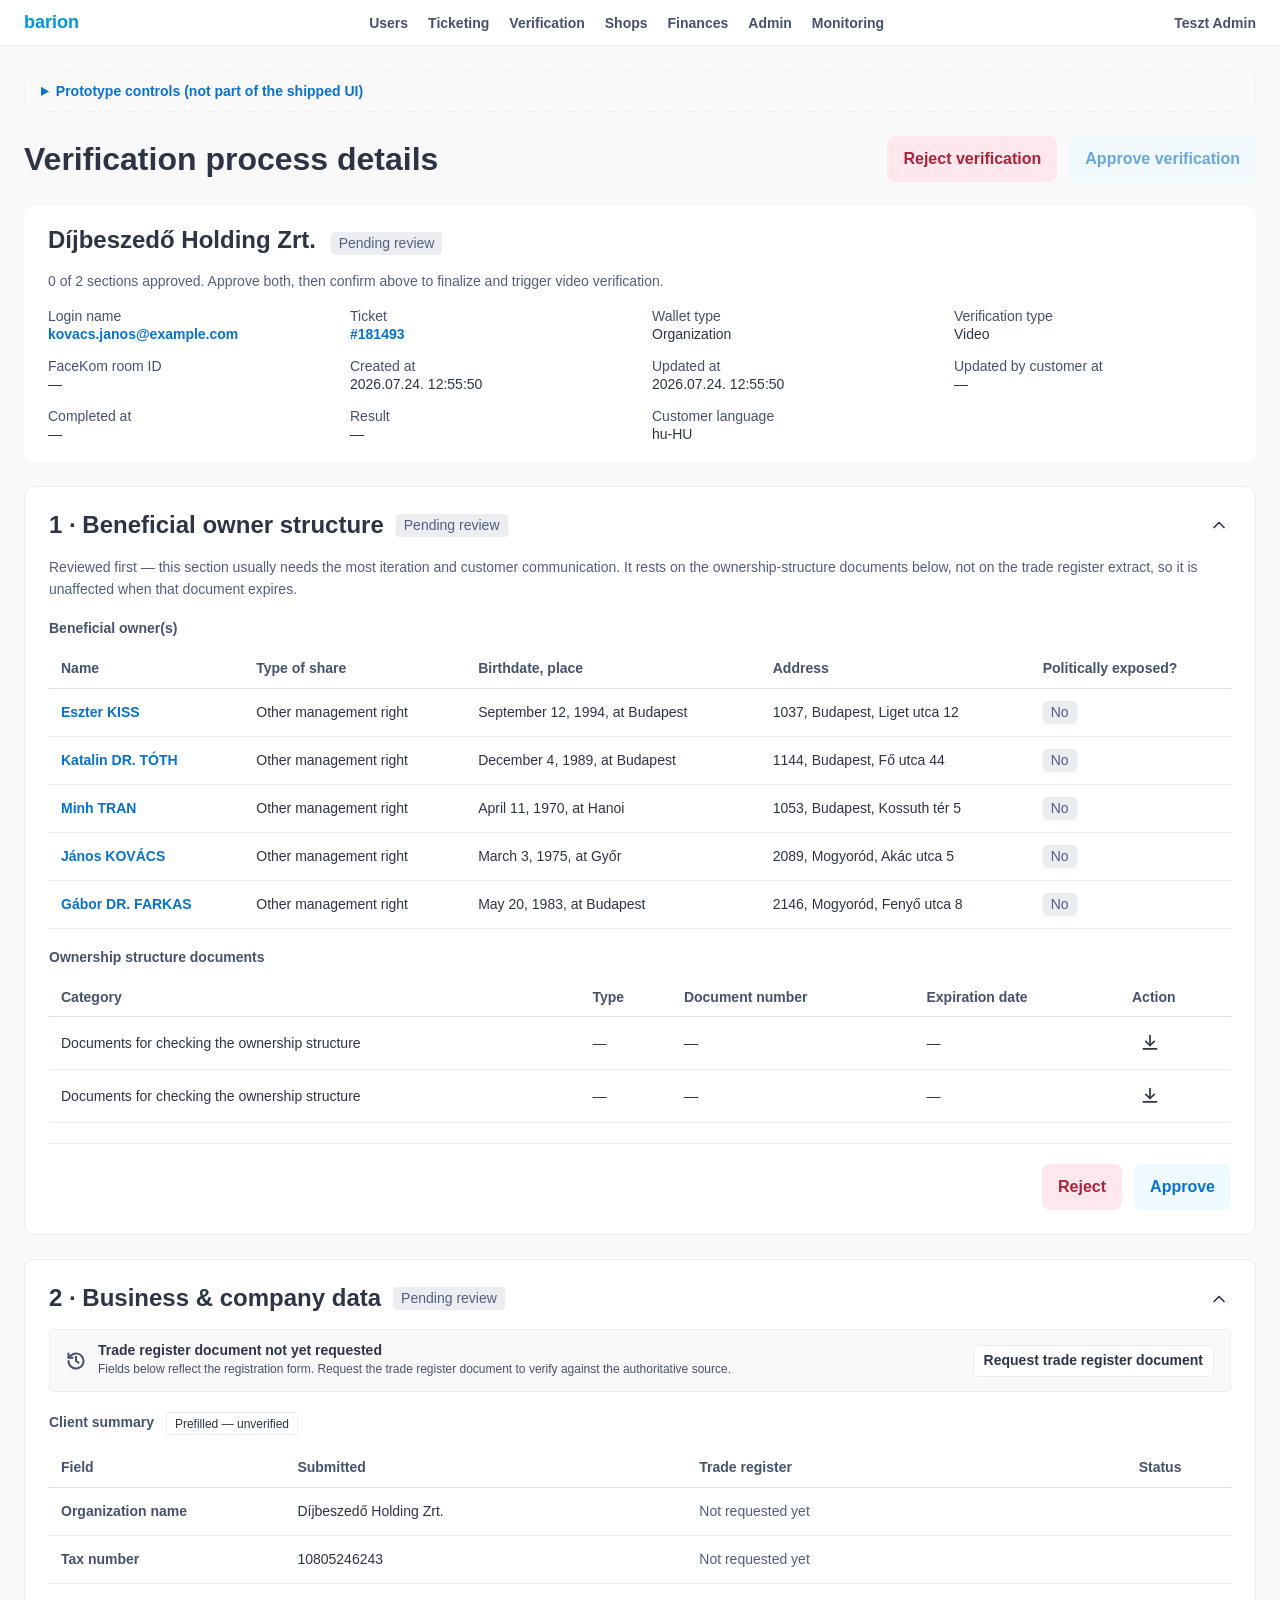
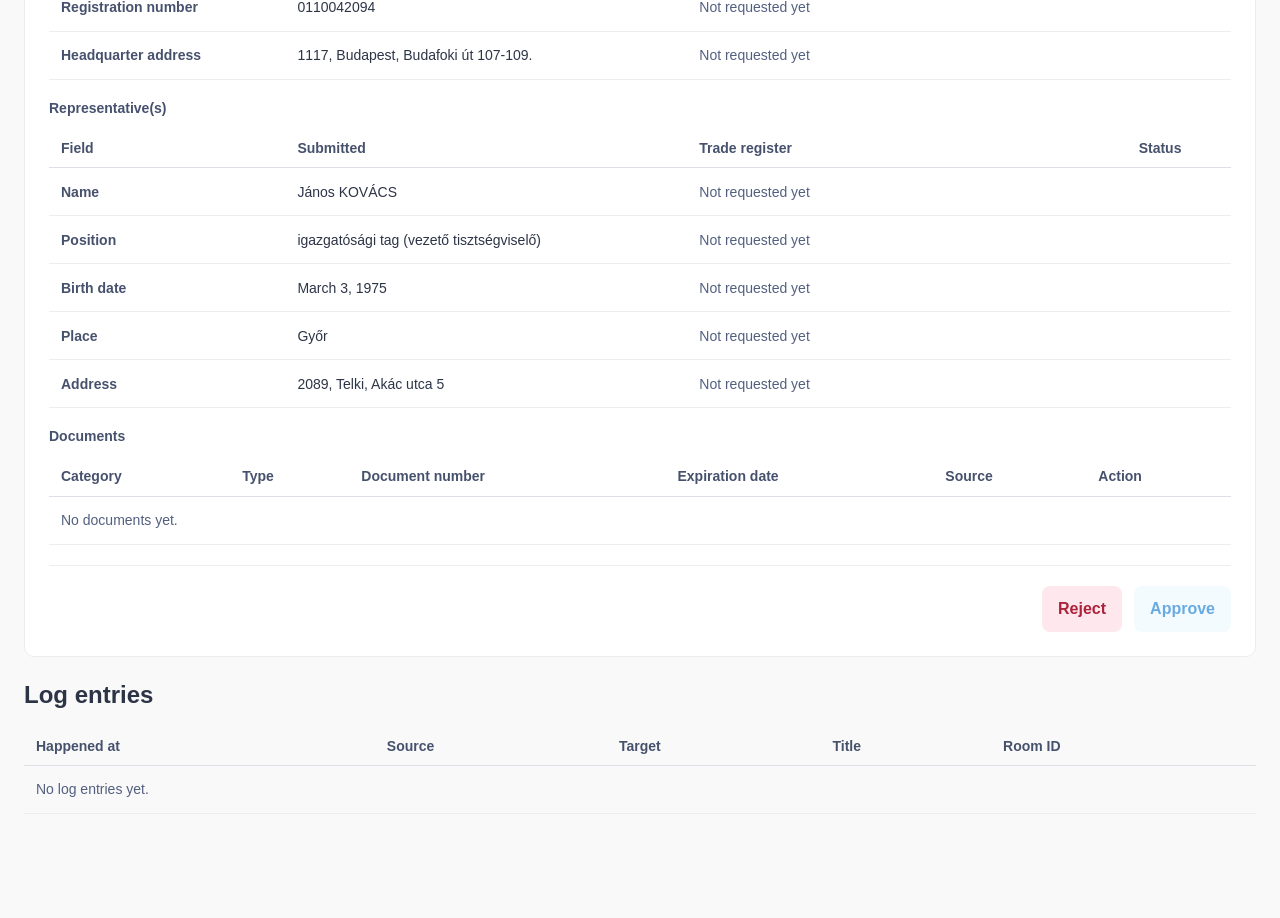
==== commit 9537f327: "Fix state-machine and a11y bugs in KYB prototype, add sole entrepreneur flow Correctness: - A finali" ====
--- a/prototypes/kyb-verification-redesign.html
+++ b/prototypes/kyb-verification-redesign.html
@@ -23,13 +23,19 @@
   background: var(--surface-primary); border-bottom: 1px solid var(--border-secondary);
   padding: var(--s-3) var(--s-6);
 }
-.topbar__brand { display: flex; align-items: center; gap: var(--s-2); font-weight: var(--fw-bold); color: var(--barion-blue); font-size: var(--fs-h4); }
-.topbar__nav { display: flex; gap: var(--s-5); }
-.topbar__nav a { color: var(--text-secondary); font-size: var(--fs-body-sm); font-weight: var(--fw-semibold); }
+.topbar__brand { display: flex; align-items: center; gap: var(--s-2); font-weight: var(--fw-bold); color: var(--barion-blue); font-size: var(--fs-h4); flex-shrink: 0; }
+/* The 7 nav links are wider than a phone viewport. Without min-width:0 the flex item refuses to
+   shrink below its content and pushes the whole document sideways (610px against a 375px viewport),
+   so the entire page rocks horizontally rather than just this strip. Scroll it in place instead. */
+.topbar__nav { display: flex; gap: var(--s-5); min-width: 0; overflow-x: auto; scrollbar-width: none; }
+.topbar__nav::-webkit-scrollbar { display: none; }
+.topbar__nav a { color: var(--text-secondary); font-size: var(--fs-body-sm); font-weight: var(--fw-semibold); white-space: nowrap; }
 .topbar__nav a:hover { color: var(--text-brand); text-decoration: none; }
 
+/* Admin surface, not a reading surface — 1280px lets the summary grid run 4 columns and the tables
+   breathe on a 1080p screen, without going full-bleed and leaving 200-character rows to scan. */
 main {
-  max-width: 960px;
+  max-width: 1280px;
   margin: 0 auto;
   padding: var(--s-6) var(--s-6) var(--s-24);
 }
@@ -53,10 +59,16 @@
 .alert-banner--error { background: var(--surface-alert-error); border-color: var(--border-alert-error); }
 .alert-banner--error .snackbar__icon { color: var(--text-error); }
 .alert-banner--alert { background: var(--surface-alert-warning); border-color: var(--border-alert-warning); }
-.alert-banner--alert .snackbar__icon { color: var(--accent-400); }
+.alert-banner--alert .snackbar__icon { color: var(--text-status-warning); }
+/* NEW — informational/neutral state: trade register document not yet requested. Flat surface, no status color, since nothing has been checked yet. */
+.alert-banner--neutral { background: var(--white-gray); border-color: var(--border-secondary); }
+.alert-banner--neutral .snackbar__icon { color: var(--icon-secondary); }
 
 /* ---------- NEW composed pattern: validity countdown embedded in the banner (highlighted text + progress row) ---------- */
 .fetch-banner__validity { font-weight: var(--fw-bold); color: var(--text-primary); }
+/* Trailing action slot — same position and shrink behaviour as the DS snackbar's close button, so
+   the banner stays one row: icon | message | action. */
+.alert-banner__action { flex-shrink: 0; }
 .alert-banner__progress { flex-basis: 100%; margin-left: var(--s-8); }
 .progress__track { height: 4px; border-radius: var(--radius-pill); background: var(--green-100); overflow: hidden; }
 .progress__fill { height: 100%; border-radius: var(--radius-pill); background: var(--green-700); transition: width var(--dur-base) var(--ease-out); }
@@ -77,28 +89,41 @@
 .btn { display: inline-flex; align-items: center; justify-content: center; gap: var(--s-2); height: 46px; padding: 14px var(--s-4); border-radius: var(--radius-sm); font-family: var(--font-brand); font-weight: var(--fw-semibold); font-size: var(--fs-body); cursor: pointer; transition: filter var(--dur-button) var(--ease-in-out), background var(--dur-button) var(--ease-in-out); border: 0; box-shadow: none; line-height: 1; }
 .btn:focus-visible { box-shadow: var(--shadow-focus); outline: none; }
 .btn:disabled { background: var(--surface-disabled); color: var(--text-disabled); cursor: not-allowed; }
-.btn--sm { height: 32px; padding: 4px 10px 6px; font-size: var(--fs-body-sm); border-radius: var(--radius-xs); }
+.btn--sm { height: 32px; padding: 4px 10px 6px; font-size: var(--fs-body-sm); border-radius: var(--radius-xs); white-space: nowrap; }
 .btn--secondary { background: var(--surface-primary); color: var(--text-primary); border: 1px solid var(--border-secondary); }
 .btn--secondary:hover:not(:disabled) { background: var(--white-gray); }
 .btn--secondary.btn--delete { background: var(--surface-alert-error); color: var(--text-alert-error); border: 0; }
-.btn--secondary.btn--delete:hover:not(:disabled) { background: #FFD7DF; }
+.btn--secondary.btn--delete:hover:not(:disabled) { background: var(--red-100); }
 .btn--secondary.btn--delete:disabled { background: var(--surface-alert-error); opacity: 0.6; }
 
-/* NEW — green approve variant, structural mirror of .btn--secondary.btn--delete, existing green tokens only */
-.btn--secondary.btn--approve { background: var(--surface-alert-success); color: var(--text-status-success); border: 0; }
-.btn--secondary.btn--approve:hover:not(:disabled) { background: var(--green-100); }
-.btn--secondary.btn--approve:active:not(:disabled) { background: var(--green-100); filter: brightness(0.96); }
-.btn--secondary.btn--approve:focus-visible { box-shadow: 0 0 0 3px rgba(31, 139, 60, 0.3); }
-/* Gated primary — the section/overall Approve is locked until prerequisites are met, so its disabled
-   state uses the unambiguous standard disabled tokens (not a dimmed green that still reads clickable). */
-.btn--secondary.btn--approve:disabled { background: var(--surface-disabled); color: var(--text-disabled); }
-
-/* Reject/delete gets the DS red-tinted focus ring (index.html §9), matching the approve ring's semantic colour. */
-.btn--secondary.btn--delete:focus-visible { box-shadow: 0 0 0 3px rgba(249, 135, 156, 0.3); }
+/* Primary (reused as-is from index.html §9) — reserved for the confirming action inside a modal,
+   where it's the single obvious next step. The in-page Approve buttons use .btn--blue instead so
+   they sit at the same weight as the Reject beside them. */
+.btn--primary { background: var(--gradient-brand-button); color: var(--text-invert); }
+.btn--primary:hover:not(:disabled):not([aria-disabled="true"]) { background-image: linear-gradient(rgba(0, 0, 0, 0.05), rgba(0, 0, 0, 0.05)), var(--gradient-brand-button); }
+.btn--primary:active:not(:disabled):not([aria-disabled="true"]) { filter: brightness(0.78); box-shadow: none; }
+.btn--primary:focus-visible { box-shadow: 0 0 0 3px var(--blue-300); }
+.btn--primary:disabled,
+.btn--primary[aria-disabled="true"] { background: linear-gradient(172deg, rgba(0, 116, 199, 0.6) 22.75%, rgba(0, 151, 219, 0.6) 86.15%); color: var(--text-invert); opacity: 1; }
+.btn--primary.btn--loading::after { color: var(--text-invert); }
+
+/* Light-blue secondary (reused from index.html §9) — the affirmative action on this page. There is no
+   green variant in the design system; Approve is .btn--blue, Reject is .btn--delete, which keeps the
+   two section actions at matching weight instead of making Approve the page's loudest control.
+   index.html hardcodes #EEFAFF / #DBF3FF here; these are the equivalent tokens. */
+.btn--secondary.btn--blue { background: var(--blue-50); color: var(--text-link-1); border: 0; }
+.btn--secondary.btn--blue:hover:not(:disabled):not([aria-disabled="true"]) { background: var(--blue-100); }
+.btn--secondary.btn--blue:active:not(:disabled):not([aria-disabled="true"]) { background: var(--blue-100); filter: brightness(0.96); box-shadow: none; }
+.btn--secondary.btn--blue:focus-visible { box-shadow: 0 0 0 3px var(--blue-200); }
+.btn--secondary.btn--blue:disabled,
+.btn--secondary.btn--blue[aria-disabled="true"] { background: var(--blue-50); color: var(--text-brand); opacity: 0.6; }
+.btn--secondary.btn--blue.btn--loading::after { color: var(--text-link-1); }
+
+.btn--secondary.btn--delete:focus-visible { box-shadow: var(--shadow-focus); }
 
 /* Loading state (reused as-is from index.html §9) — spinner replaces the label while an async action runs */
 .btn--loading { color: transparent !important; pointer-events: none; position: relative; }
-.btn--loading::after { content: ""; position: absolute; inset: 0; margin: auto; width: 18px; height: 18px; border: 2px solid currentColor; border-top-color: transparent; border-radius: 50%; animation: btn-spin 600ms linear infinite; color: var(--text-invert); }
+.btn--loading::after { content: ""; pointer-events: none; position: absolute; inset: 0; margin: auto; width: 18px; height: 18px; border: 2px solid currentColor; border-top-color: transparent; border-radius: 50%; animation: btn-spin 600ms linear infinite; color: var(--text-invert); }
 .btn--secondary.btn--loading::after { color: var(--text-primary); }
 @keyframes btn-spin { to { transform: rotate(360deg); } }
 
@@ -115,18 +140,82 @@
 .table td { padding: var(--s-2) var(--s-3); border-bottom: 1px solid var(--border-secondary); color: var(--text-primary); height: 48px; vertical-align: middle; }
 .table tr:nth-child(even) td { background: var(--surface-primary); }
 .table-scroll { overflow-x: auto; margin-bottom: var(--s-2); }
+/* Stays a real table-cell — a display:flex td drops out of table column sizing, so its content
+   overflowed the computed table width and got clipped at the right edge on narrow viewports
+   instead of extending the .table-scroll container. Inline layout keeps the column honest. */
+.table td.actions-cell { white-space: nowrap; height: 48px; }
+.table td.actions-cell > * { vertical-align: middle; }
+.table td.actions-cell > * + * { margin-left: var(--s-1); }
 
 /* ---------- NEW composed pattern: key/value summary grid ---------- */
 .kv-grid { display: grid; grid-template-columns: repeat(auto-fill, minmax(220px, 1fr)); gap: var(--s-4) var(--s-6); }
 .kv-row { display: flex; flex-direction: column; gap: 2px; }
 .kv-label { font-size: var(--fs-caption); font-weight: var(--fw-semilight); color: var(--text-secondary); }
 .kv-value { font-size: var(--fs-body-sm); font-weight: var(--fw-regular); color: var(--text-primary); display: flex; align-items: center; flex-wrap: wrap; gap: var(--s-2); }
+/* NEW — field-level mismatch indicator: reuses the DS "orange icon only" exception (accent-400 is otherwise
+   reserved for icons, never large fills) plus a struck-through secondary line for the value it replaced. */
+/* --text-status-warning, not --accent-400: this icon is the sole signal in the Status column, so it
+   carries meaning and owes 3:1 non-text contrast. On the --surface-alert-warning tint of a diff row
+   --accent-400 measures 2.65:1; --text-status-warning measures 4.74:1. */
+.mismatch-icon { color: var(--text-status-warning); }
+.match-icon { color: var(--green-700); }
+/* Value text + icon are grouped in one wrapper so they wrap together as a unit — as direct
+   flex children of .kv-value they'd wrap independently, stranding the icon on its own line
+   whenever the value text itself wraps to two lines (e.g. a long legal entity name). */
+.kv-value__main { display: inline; }
+.kv-value__old { flex-basis: 100%; font-size: var(--fs-caption); font-weight: var(--fw-semilight); color: var(--text-tertiary); text-decoration: line-through; }
+/* NEW — pending authoritative write. Per spec §5.c the authoritative response overwrites the
+   profile only once the Business & company data section is approved, so before that point the
+   submitted value stays primary and the authoritative one is shown beneath it as a proposal. */
+.kv-value__proposed { flex-basis: 100%; display: flex; align-items: baseline; gap: var(--s-1); font-size: var(--fs-caption); font-weight: var(--fw-semibold); color: var(--text-primary); }
+.kv-value__proposed .icon { width: 14px; height: 14px; }
+/* Label never wraps — it's a fixed prefix, so only the value text reflows on a narrow column. */
+.kv-value__proposed-label { font-weight: var(--fw-semilight); color: var(--text-secondary); white-space: nowrap; }
+
+/* ---------- NEW composed pattern: field comparison table (submitted vs. authoritative source) ----------
+   A differing row is marked with a left accent bar and a very light warning tint — deliberately lighter
+   than the alert-banner surface, because this repeats across full-width rows and the brand keeps orange
+   small. The bar plus the highlighted substring do the signalling; the fill is only a locator. */
+/* Fixed layout so every comparison table on the page shares one column grid — the client summary and
+   each representative block must line up with each other, which auto layout can't guarantee since it
+   sizes each table independently from its own content. */
+/* min-width is what makes .table-scroll do its job: without it the fixed layout compresses the
+   percentage columns to fit a narrow viewport, truncating the Status header and overlapping the row
+   header with the Submitted column instead of overflowing into a horizontal scroll. */
+.compare-table { table-layout: fixed; min-width: 640px; }
+.compare-table th:nth-child(1), .compare-table td:nth-child(1) { width: 20%; }
+.compare-table th:nth-child(2), .compare-table td:nth-child(2) { width: 34%; }
+.compare-table th:nth-child(3), .compare-table td:nth-child(3) { width: 34%; }
+.compare-table th:nth-child(4), .compare-table td:nth-child(4) { width: 12%; }
+.compare-table th[scope="row"] { font-weight: var(--fw-semibold); color: var(--text-secondary); text-align: left; padding: var(--s-2) var(--s-3); border-bottom: 1px solid var(--border-secondary); height: 48px; vertical-align: middle; }
+.compare-table td { vertical-align: middle; overflow-wrap: anywhere; }
+.compare-table .compare-status-col { text-align: center; }
+.compare-table .compare-status { text-align: center; }
+.compare-row--diff > *:first-child { box-shadow: inset 3px 0 0 0 var(--accent-400); }
+.compare-row--diff > td, .compare-row--diff > th { background: var(--surface-alert-warning) !important; }
+.compare-register { font-weight: var(--fw-regular); }
+/* One comparison block per representative — same table shape as the Client summary. */
+.rep-block { margin-bottom: var(--s-4); }
+.rep-block__title { font-size: var(--fs-body-sm); font-weight: var(--fw-semibold); color: var(--text-primary); margin: var(--s-4) 0 var(--s-2); }
+.compare-awaiting { color: var(--text-tertiary); }
+/* After the write: submitted becomes history, register becomes the profile's value. */
+.compare-row--committed .compare-submitted { text-decoration: line-through; color: var(--text-tertiary); }
+.compare-row--committed .compare-register { font-weight: var(--fw-semibold); }
 
 .process-summary { background: var(--surface-primary); border-radius: var(--radius-m); padding: var(--s-5) var(--s-6); margin-bottom: var(--s-6); }
 .process-summary h2 { margin-bottom: var(--s-4); }
 
 /* ---------- NEW composed pattern: block-level data-provenance badge (one per block, not per field) ---------- */
 .block-badge { font-size: var(--fs-body-xs); }
+/* Expiry status in the Documents table — the table owns validity, so it carries the signal. Dot +
+   remaining time on a second line, rather than a chip competing with the date it describes. */
+.expiry-status { display: flex; align-items: center; gap: 6px; margin-top: 2px; font-size: var(--fs-body-xs); font-weight: var(--fw-semibold); }
+.expiry-dot { width: 7px; height: 7px; border-radius: var(--radius-pill); background: currentColor; flex-shrink: 0; }
+.expiry-status--valid { color: var(--green-700); }
+/* --accent-400 as 12px text is 2.94:1 on white — below the 4.5:1 floor. --text-status-warning is the
+   warning-family text token (6.0:1); the dot inherits it via currentColor and stays legible too. */
+.expiry-status--expiring { color: var(--text-status-warning); }
+.expiry-status--expired { color: var(--text-error); }
 .block-badge .icon { width: 12px; height: 12px; }
 
 /* ---------- NEW composed pattern: bordered approval section ---------- */
@@ -136,7 +225,36 @@
 .approval-section__actions { display: flex; gap: var(--s-3); }
 .approval-section__subhead { font-size: var(--fs-body-sm); font-weight: var(--fw-semibold); color: var(--text-secondary); margin: var(--s-5) 0 var(--s-3); }
 .approval-section--reverted { border-color: var(--border-error); }
-.approval-section__actions--footer { justify-content: flex-end; margin-top: var(--s-5); padding-top: var(--s-5); border-top: 1px solid var(--border-secondary); }
+.approval-section__actions--footer { justify-content: flex-end; align-items: center; margin-top: var(--s-5); padding-top: var(--s-5); border-top: 1px solid var(--border-secondary); }
+/* ---------- Tooltip (reused as-is from index.html §12 — .tooltip / .tooltip--dark / .tooltip--top),
+   used to explain why a gated Approve button won't act. Gated buttons carry aria-disabled rather
+   than the disabled attribute: a truly disabled button fires no hover events and can't be focused,
+   so the explanation would be unreachable by both mouse and keyboard. The click is blocked in JS. ---------- */
+.tooltip-anchor { position: relative; display: inline-flex; }
+.tooltip { position: absolute; padding: 8px 12px; font-family: var(--font-brand); font-weight: var(--fw-semibold); font-size: var(--fs-body-xs); border-radius: var(--radius-xs); box-shadow: var(--shadow-tooltip); white-space: nowrap; pointer-events: none; opacity: 0; transition: opacity var(--dur-fast) var(--ease-out); }
+.tooltip--dark { background: var(--blue-gray); color: var(--text-invert); }
+.tooltip--top { bottom: calc(100% + 12px); left: 50%; transform: translateX(-50%); }
+.tooltip--top::before { content: ""; position: absolute; bottom: -4px; left: 50%; margin-left: -4px; width: 8px; height: 8px; transform: rotate(45deg); background: var(--blue-gray); }
+/* Hover-intent, not contact. Without a delay the tooltip fires the instant the pointer touches the
+   button — including when it's already sitting there because you just clicked it, so your own action
+   is answered by a black box appearing under the cursor. Open is delayed, close is immediate: a
+   tooltip that lingers is worse than one that's slow to arrive. No DS token exists for this yet —
+   candidate to promote into index.html §12 if it holds up. */
+.tooltip-anchor { --tooltip-delay: 400ms; }
+.tooltip-anchor:hover .tooltip { opacity: 1; transition-delay: var(--tooltip-delay); }
+/* Keyboard focus is exempt from the delay: focus is never incidental the way a passing cursor is,
+   and a keyboard user needs the reason for a gate immediately. */
+.tooltip-anchor:focus-within .tooltip { opacity: 1; transition-delay: 0s; }
+/* Set when a button is gated by the user's own click while the pointer or focus is still resting on
+   it. Stays quiet until they move away and come back — the state change already announced itself
+   through the chip and the button's disabled styling. aria-describedby is untouched, so screen
+   readers still get the reason. */
+.tooltip-anchor.is-quiet:hover .tooltip, .tooltip-anchor.is-quiet:focus-within .tooltip { opacity: 0; transition-delay: 0s; }
+.tooltip[hidden] { display: none; }
+
+/* Gated = looks and behaves disabled, but stays hoverable and focusable so its tooltip is reachable.
+   Each variant reuses its own DS disabled appearance (see .btn--blue[aria-disabled] above). */
+.btn[aria-disabled="true"] { cursor: not-allowed; }
 
 /* ---------- NEW composed pattern: collapsible section header — status stays visible even when collapsed ---------- */
 .approval-section__header { cursor: pointer; user-select: none; }
@@ -147,9 +265,48 @@
 
 .dependency-note { font-size: var(--fs-body-sm); color: var(--text-tertiary); margin-bottom: var(--s-4); }
 .dependency-note a { font-weight: var(--fw-semibold); }
+
+/* ---------- Global approve gate — "Approve verification" is hard-gated: disabled until both
+   sections are approved (spec: "When both UBO and company data are approved by the admin, the
+   verification request is ready for KYC"). The adjacent chip states the unmet prerequisite in
+   place, so the disabled control is never a dead end without an explanation. ---------- */
+#global-actions { margin-left: auto; }
+
+/* ---------- Modal (reused from index.html §19 — .modal-card / .field, adapted to a real fixed
+   overlay here since the catalogue's versions are static swatches embedded in the page flow). ---------- */
+.modal-scrim { position: fixed; inset: 0; z-index: 100; background: rgba(44, 52, 70, 0.55); display: flex; align-items: center; justify-content: center; padding: var(--s-6); }
+.modal-card { background: var(--surface-primary); border-radius: var(--radius-lg); box-shadow: var(--shadow-modal); padding: var(--s-6); max-width: 440px; width: 100%; }
+.modal-card__head { display: flex; align-items: flex-start; justify-content: space-between; gap: var(--s-3); margin-bottom: var(--s-3); }
+.modal-card__title { font-size: var(--fs-h4); font-weight: var(--fw-semibold); color: var(--text-primary); margin: 0; }
+.modal-card__close { border: 0; background: none; cursor: pointer; color: var(--icon-secondary); padding: 2px; border-radius: var(--radius-xs); flex-shrink: 0; display: flex; }
+.modal-card__close:hover { background: var(--white-gray); color: var(--icon-primary); }
+.modal-card__body { color: var(--text-secondary); margin: 0 0 var(--s-5); line-height: 1.5; font-size: var(--fs-body-sm); }
+.modal-card .actions { display: flex; justify-content: flex-end; gap: var(--s-3); }
+.btn--tertiary { background: transparent; color: var(--text-brand); border: 0; box-shadow: none; }
+.btn--tertiary:hover:not(:disabled) { background: var(--white-gray); }
+.btn--tertiary:focus-visible { box-shadow: var(--shadow-focus); }
+
+/* The multiple-representatives warning reuses .alert-banner--alert rather than a parallel callout
+   class — one warning surface in the system, not two. These only add the list + acknowledgement row. */
+/* Tall banner variant — the default centres its icon, which strands it mid-block once the body runs
+   to several lines. Top-align so the icon reads against the title. */
+.alert-banner--stacked { align-items: flex-start; }
+.ack-row { display: flex; align-items: flex-start; gap: var(--s-2); margin-top: var(--s-3); font-size: var(--fs-body-sm); color: var(--text-primary); }
+.ack-row input { margin: 2px 0 0; accent-color: var(--barion-blue); width: 16px; height: 16px; flex-shrink: 0; }
+.ack-row label { cursor: pointer; }
+
+/* Reject-reason field (reused from index.html §8 form patterns) */
+.field { display: flex; flex-direction: column; gap: 4px; margin-bottom: var(--s-5); }
+.field__label { font-family: var(--font-brand); font-weight: var(--fw-semibold); font-size: var(--fs-body-sm); color: var(--text-primary); }
+.field__textarea { width: 100%; min-height: 88px; resize: vertical; padding: 10px 12px; border: 1px solid var(--border-secondary); border-radius: var(--radius-xs); background: var(--surface-primary); font: inherit; font-size: var(--fs-body-sm); color: var(--text-primary); line-height: 1.5; outline: none; }
+.field__textarea:focus { border-color: var(--focus-blue); box-shadow: var(--shadow-focus); }
+.field__textarea::placeholder { color: var(--text-inactive); }
+.field__helper { font-family: var(--font-brand); font-weight: var(--fw-semilight); font-size: var(--fs-body-xs); color: var(--text-secondary); }
+.field--error .field__textarea { border-color: var(--border-error); }
+.field--error .field__helper { color: var(--text-error); }
 </style>
 </head>
-<body data-eligible="true" data-expired="false">
+<body>
 
 <svg style="display:none">
   <defs>
@@ -171,6 +328,9 @@
     <symbol id="i-chevron-down" viewBox="0 0 24 24" fill="none" stroke="currentColor" stroke-width="2" stroke-linecap="round" stroke-linejoin="round">
       <path d="m6 9 6 6 6-6"/>
     </symbol>
+    <symbol id="i-close" viewBox="0 0 24 24" fill="none" stroke="currentColor" stroke-width="2" stroke-linecap="round" stroke-linejoin="round">
+      <path d="M18 6 6 18"/><path d="m6 6 12 12"/>
+    </symbol>
   </defs>
 </svg>
 
@@ -186,39 +346,54 @@
   <details class="debug-panel">
     <summary>Prototype controls (not part of the shipped UI)</summary>
     <div class="debug-panel__body">
-      <button class="btn btn--secondary btn--sm" onclick="showRegistryMatchState()">Simulate: trade register match found</button>
-      <button class="btn btn--secondary btn--sm" onclick="showManualReviewState()">Simulate: no trade register match (manual review)</button>
-      <button class="btn btn--secondary btn--sm" onclick="simulateExpiry()">Simulate: let document expire</button>
-      <button class="btn btn--secondary btn--sm" onclick="location.reload()">Reset demo</button>
-      <span class="body-xs">Toggles the page-level revert banner and both section statuses.</span>
+      <button class="btn btn--secondary btn--sm" onclick="debugShowAwaiting()">Simulate: awaiting request</button>
+      <button class="btn btn--secondary btn--sm" onclick="debugShowMultiRep()">Simulate: multiple representatives</button>
+      <button class="btn btn--secondary btn--sm" onclick="debugShowSoleTrader()">Simulate: sole entrepreneur</button>
+      <button class="btn btn--secondary btn--sm" onclick="debugShowFailed()">Simulate: trade register request failed</button>
+      <button class="btn btn--secondary btn--sm" onclick="debugShowNoPrefill()">Simulate: no prefill (manual upload)</button>
+      <button class="btn btn--secondary btn--sm" onclick="debugShowExpired()">Simulate: document expired</button>
+      <button class="btn btn--secondary btn--sm" onclick="debugReset()">Reset demo</button>
+      <span class="body-xs">Jumps straight to each resolved state — the real flow is still the "Request trade register document" button above.</span>
     </div>
   </details>
 
-  <div style="display:flex;align-items:center;justify-content:space-between;gap:var(--s-4);flex-wrap:wrap;margin-bottom:var(--s-6)">
+  <!-- margin-left:auto on the action group keeps it hard right even when it wraps to its own line
+       on a narrow viewport, which justify-content alone doesn't survive. -->
+  <div style="display:flex;align-items:center;gap:var(--s-4);flex-wrap:wrap;margin-bottom:var(--s-6)">
     <h1 class="page-title" style="margin-bottom:0">Verification process details</h1>
+    <!-- Reject sits left of Approve throughout — the affirmative action is the rightmost one on
+         every action row on this page. The "why is Approve disabled" explanation lives on the
+         process-summary hint below rather than a chip here, so the button still has something to
+         point at for a screen reader. -->
     <div class="approval-section__actions" id="global-actions">
-      <button id="global-approve" class="btn btn--secondary btn--approve" disabled onclick="approveOverall()">Approve verification</button>
-      <button class="btn btn--secondary btn--delete" onclick="rejectOverall()">Reject verification</button>
+      <span class="tooltip-anchor">
+        <button id="global-reject" class="btn btn--secondary btn--delete" onclick="openRejectModal()" aria-describedby="global-reject-tip">Reject verification</button>
+        <span class="tooltip tooltip--dark tooltip--top" id="global-reject-tip" role="tooltip" hidden></span>
+      </span>
+      <span class="tooltip-anchor">
+        <button id="global-approve" class="btn btn--secondary btn--blue" onclick="openApproveModal()" aria-describedby="global-approve-tip">Approve verification</button>
+        <span class="tooltip tooltip--dark tooltip--top" id="global-approve-tip" role="tooltip" hidden></span>
+      </span>
     </div>
   </div>
 
-  <!-- Page-level revert banner — hidden by default, shown when data-expired="true" -->
+  <!-- Page-level revert banner — hidden by default, shown once the trade register document has expired -->
   <div id="revert-banner" class="alert-banner alert-banner--error" style="display:none">
     <span class="snackbar__icon" aria-hidden="true"><svg class="icon"><use href="#i-x-circle"/></svg></span>
     <div class="snackbar__body">
-      <strong class="snackbar__title">Verification reverted to unapproved</strong>
-      <p class="snackbar__sub" id="revert-banner-sub">The trade register document expired. Both sections below must be re-reviewed against a fresh document.</p>
+      <strong class="snackbar__title">Business &amp; company data reverted to unapproved</strong>
+      <p class="snackbar__sub" id="revert-banner-sub">The trade register document expired. Business &amp; company data must be re-reviewed against a fresh document. The beneficial owner approval rests on separate documents and is unaffected.</p>
     </div>
   </div>
 
   <!-- Process details — condensed context header, not an approval section -->
   <section class="process-summary">
     <h2>Díjbeszedő Holding Zrt. <span id="overall-status" class="chip chip--neutral" style="margin-left:var(--s-2)">Pending review</span></h2>
-    <p class="body-sm" id="overall-hint" style="color:var(--text-tertiary);margin:var(--s-1) 0 0">Approve both sections below, then confirm here to finalize and trigger video verification.</p>
+    <p class="body-sm" id="overall-hint" style="color:var(--text-tertiary);margin:var(--s-1) 0 0">0 of 2 sections approved. Approve both, then confirm above to finalize and trigger video verification.</p>
     <div class="kv-grid" style="margin-top:var(--s-4)">
       <div class="kv-row"><span class="kv-label">Login name</span><span class="kv-value"><a href="#">kovacs.janos@example.com</a></span></div>
       <div class="kv-row"><span class="kv-label">Ticket</span><span class="kv-value"><a href="#">#181493</a></span></div>
-      <div class="kv-row"><span class="kv-label">Wallet type</span><span class="kv-value">Organization</span></div>
+      <div class="kv-row"><span class="kv-label">Wallet type</span><span class="kv-value" id="summary-wallet-type">Organization</span></div>
       <div class="kv-row"><span class="kv-label">Verification type</span><span class="kv-value">Video</span></div>
       <div class="kv-row"><span class="kv-label">FaceKom room ID</span><span class="kv-value">—</span></div>
       <div class="kv-row"><span class="kv-label">Created at</span><span class="kv-value">2026.07.24. 12:55:50</span></div>
@@ -230,119 +405,18 @@
     </div>
   </section>
 
-  <!-- ================= SECTION 1 — Business & company data ================= -->
+  <!-- ================= SECTION 1 — Beneficial owner structure (reviewed first — usually needs more iteration / customer comms) ================= -->
   <section class="approval-section" id="section-1">
     <div class="approval-section__header" role="button" tabindex="0" aria-expanded="true" aria-controls="section-1-body" onclick="toggleSection(1)" onkeydown="handleSectionHeaderKey(event,1)">
       <div class="approval-section__title-group">
-        <h2>1 · Business &amp; company data</h2>
+        <h2>1 · Beneficial owner structure</h2>
         <span id="s1-status" class="chip chip--neutral">Pending review</span>
       </div>
       <span class="approval-section__toggle" aria-hidden="true"><svg class="icon"><use href="#i-chevron-down"/></svg></span>
     </div>
 
     <div class="approval-section__body" id="section-1-body">
-      <!-- Company-data provenance banner — resolved before this page loads; states are toggled via the debug controls, not simulated fetch delays.
-           Also carries the trade-register document's validity window, so severity (success → expiring soon) escalates as one compound message
-           instead of a duplicate indicator elsewhere on the page. -->
-      <div id="fetch-banner" class="alert-banner alert-banner--success">
-        <span class="snackbar__icon" aria-hidden="true"><svg class="icon"><use href="#i-check-circle"/></svg></span>
-        <div class="snackbar__body">
-          <strong class="snackbar__title">Company data verified via trade register API</strong>
-          <p class="snackbar__sub" id="fetch-banner-sub">Fields below reflect the authoritative source and replace the user-submitted values. <strong class="fetch-banner__validity">Valid for 12 more days.</strong></p>
-        </div>
-        <div class="alert-banner__progress"><div class="progress__track"><div id="fetch-banner-fill" class="progress__fill" style="width:40%"></div></div></div>
-      </div>
-      <button id="request-new-doc-btn" class="btn btn--secondary btn--sm" style="display:none;margin-bottom:var(--s-4)" onclick="requestNewDocument()">Request new trade register document</button>
-
-      <div class="approval-section__subhead">Client summary <span id="client-summary-badge" class="chip chip--outline block-badge" style="margin-left:var(--s-2);display:none"></span></div>
-      <div id="client-summary" class="kv-grid">
-        <div class="kv-row">
-          <span class="kv-label">Organization name</span>
-          <span class="kv-value" id="kv-org-name">Díjbeszedő Holding Zártkörűen Működő Részvénytársaság</span>
-        </div>
-        <div class="kv-row">
-          <span class="kv-label">Tax number</span>
-          <span class="kv-value" id="kv-tax">10805246243</span>
-        </div>
-        <div class="kv-row">
-          <span class="kv-label">Registration number</span>
-          <span class="kv-value" id="kv-regnum">0110042094</span>
-        </div>
-        <div class="kv-row">
-          <span class="kv-label">Headquarter address</span>
-          <span class="kv-value" id="kv-address">1117, Budapest HUN, Budafoki út 107-109.</span>
-        </div>
-      </div>
-
-      <div class="approval-section__subhead">Documents</div>
-      <div class="table-scroll">
-        <table class="table">
-          <thead>
-            <tr><th>Category</th><th>Type</th><th>Document number</th><th>Expiration date</th><th>Action</th></tr>
-          </thead>
-          <tbody>
-            <tr>
-              <td>Extract from the trade register or other official certificate of incorporation, registration</td><td>Deed of Foundation</td><td>—</td><td>—</td>
-              <td><button class="btn-icon btn-icon--l" aria-label="Download document"><svg class="icon"><use href="#i-download"/></svg></button></td>
-            </tr>
-          </tbody>
-        </table>
-      </div>
-
-      <div class="approval-section__actions approval-section__actions--footer">
-        <button id="s1-approve" class="btn btn--secondary btn--approve" onclick="approveSection(1)">Approve</button>
-        <button class="btn btn--secondary btn--delete" onclick="rejectSection(1)">Reject</button>
-      </div>
-    </div>
-  </section>
-
-  <!-- ================= SECTION 2 — Beneficial owner structure ================= -->
-  <section class="approval-section" id="section-2">
-    <div class="approval-section__header" role="button" tabindex="0" aria-expanded="true" aria-controls="section-2-body" onclick="toggleSection(2)" onkeydown="handleSectionHeaderKey(event,2)">
-      <div class="approval-section__title-group">
-        <h2>2 · Beneficial owner structure</h2>
-        <span id="s2-status" class="chip chip--neutral">Pending review</span>
-      </div>
-      <span class="approval-section__toggle" aria-hidden="true"><svg class="icon"><use href="#i-chevron-down"/></svg></span>
-    </div>
-
-    <div class="approval-section__body" id="section-2-body">
-      <p class="dependency-note">Grounded in the same trade register document as <a href="#section-1">Business &amp; company data</a> above — if that document expires, this section reverts too.</p>
-
-      <div class="approval-section__subhead">Ownership structure documents</div>
-      <div class="table-scroll">
-        <table class="table">
-          <thead>
-            <tr><th>Category</th><th>Type</th><th>Document number</th><th>Expiration date</th><th>Action</th></tr>
-          </thead>
-          <tbody>
-            <tr>
-              <td>Documents for checking the ownership structure</td><td>—</td><td>—</td><td>—</td>
-              <td><button class="btn-icon btn-icon--l" aria-label="Download document"><svg class="icon"><use href="#i-download"/></svg></button></td>
-            </tr>
-            <tr>
-              <td>Documents for checking the ownership structure</td><td>—</td><td>—</td><td>—</td>
-              <td><button class="btn-icon btn-icon--l" aria-label="Download document"><svg class="icon"><use href="#i-download"/></svg></button></td>
-            </tr>
-          </tbody>
-        </table>
-      </div>
-
-      <div class="approval-section__subhead">Representative(s)</div>
-      <div class="table-scroll">
-        <table class="table">
-          <thead>
-            <tr><th>Name</th><th>Position</th><th>Birthdate, place</th><th>Address</th><th>Politically exposed?</th></tr>
-          </thead>
-          <tbody>
-            <tr>
-              <td><a href="#">János KOVÁCS</a></td><td>igazgatósági tag (vezető tisztségviselő)</td>
-              <td>March 3, 1975, at Győr</td><td>2089, Telki, Akác utca 5</td>
-              <td><span class="chip chip--neutral">No</span></td>
-            </tr>
-          </tbody>
-        </table>
-      </div>
+      <p class="dependency-note">Reviewed first — this section usually needs the most iteration and customer communication. It rests on the ownership-structure documents below, not on the trade register extract, so it is unaffected when that document expires.</p>
 
       <div class="approval-section__subhead">Beneficial owner(s)</div>
       <div class="table-scroll">
@@ -360,9 +434,142 @@
         </table>
       </div>
 
+      <div class="approval-section__subhead">Ownership structure documents</div>
+      <div class="table-scroll">
+        <table class="table">
+          <thead>
+            <tr><th>Category</th><th>Type</th><th>Document number</th><th>Expiration date</th><th>Action</th></tr>
+          </thead>
+          <tbody>
+            <tr>
+              <td>Documents for checking the ownership structure</td><td>—</td><td>—</td><td>—</td>
+              <td><button class="btn-icon btn-icon--l" aria-label="Download document" onclick="downloadDocument(this)"><svg class="icon"><use href="#i-download"/></svg></button></td>
+            </tr>
+            <tr>
+              <td>Documents for checking the ownership structure</td><td>—</td><td>—</td><td>—</td>
+              <td><button class="btn-icon btn-icon--l" aria-label="Download document" onclick="downloadDocument(this)"><svg class="icon"><use href="#i-download"/></svg></button></td>
+            </tr>
+          </tbody>
+        </table>
+      </div>
+
       <div class="approval-section__actions approval-section__actions--footer">
-        <button id="s2-approve" class="btn btn--secondary btn--approve" onclick="approveSection(2)">Approve</button>
-        <button class="btn btn--secondary btn--delete" onclick="rejectSection(2)">Reject</button>
+        <span class="tooltip-anchor">
+          <button id="s1-reject" class="btn btn--secondary btn--delete" onclick="rejectSection(1)" aria-describedby="s1-reject-tip">Reject</button>
+          <span class="tooltip tooltip--dark tooltip--top" id="s1-reject-tip" role="tooltip" hidden></span>
+        </span>
+        <span class="tooltip-anchor">
+          <button id="s1-approve" class="btn btn--secondary btn--blue" onclick="approveSection(1)" aria-describedby="s1-gate-reason">Approve</button>
+          <span class="tooltip tooltip--dark tooltip--top" id="s1-gate-reason" role="tooltip" hidden></span>
+        </span>
+      </div>
+    </div>
+  </section>
+
+  <!-- ================= SECTION 2 — Business & company data (+ trade register check) ================= -->
+  <section class="approval-section" id="section-2">
+    <div class="approval-section__header" role="button" tabindex="0" aria-expanded="true" aria-controls="section-2-body" onclick="toggleSection(2)" onkeydown="handleSectionHeaderKey(event,2)">
+      <div class="approval-section__title-group">
+        <h2>2 · Business &amp; company data</h2>
+        <span id="s2-status" class="chip chip--neutral">Pending review</span>
+      </div>
+      <span class="approval-section__toggle" aria-hidden="true"><svg class="icon"><use href="#i-chevron-down"/></svg></span>
+    </div>
+
+    <div class="approval-section__body" id="section-2-body">
+      <!-- Trade register check banner — states: not yet requested (neutral) → loading → success/expiring soon → failed.
+           Hidden entirely when prefill wasn't used at registration, since in that case the merchant already
+           manually uploaded the cégkivonat and there is no authoritative API call to make. -->
+      <div id="fetch-banner" class="alert-banner alert-banner--neutral">
+        <span class="snackbar__icon" aria-hidden="true"><svg class="icon"><use href="#i-clock-rewind"/></svg></span>
+        <div class="snackbar__body">
+          <strong class="snackbar__title">Trade register document not yet requested</strong>
+          <p class="snackbar__sub" id="fetch-banner-sub">Fields below reflect the registration form. Request the trade register document to verify against the authoritative source.</p>
+        </div>
+        <div class="alert-banner__progress" style="display:none"><div class="progress__track"><div id="fetch-banner-fill" class="progress__fill" style="width:0%"></div></div></div>
+        <!-- The action lives inside the banner, in the same trailing slot the DS snackbar gives its
+             close button: the banner states that the document is missing, so the control that fixes
+             it belongs with the sentence that reports it, not floating underneath. -->
+        <div class="alert-banner__action">
+          <button id="request-doc-btn" class="btn btn--secondary btn--sm" onclick="requestTradeRegisterDocument()">Request trade register document</button>
+        </div>
+      </div>
+
+      <div class="approval-section__subhead">Client summary <span id="client-summary-badge" class="chip chip--outline block-badge" style="margin-left:var(--s-2);display:none"></span></div>
+      <!-- Comparison is a table, not a key/value grid: submitted and register values sit in fixed
+           side-by-side columns so the eye tracks one horizontal line per field instead of re-finding
+           the pair each time, and a matching row costs almost no attention. Representative is compared
+           here with the rest rather than in the UBO section, so the whole comparison set lives where
+           the authoritative call is made. Rows are populated by renderComparison(). -->
+      <div class="table-scroll">
+        <table class="table compare-table" id="client-summary">
+          <thead>
+            <tr><th scope="col">Field</th><th scope="col">Submitted</th><th scope="col" id="compare-source-col">Trade register</th><th scope="col" class="compare-status-col">Status</th></tr>
+          </thead>
+          <tbody id="compare-body"></tbody>
+        </table>
+      </div>
+
+      <!-- Representatives get their own subsection rather than a row in the comparison table: a company
+           can have several, and each is a record in its own right, so one row per representative. -->
+      <div class="approval-section__subhead" id="representatives-subhead">Representative(s)</div>
+      <div id="representatives-blocks"></div>
+
+      <!-- Multiple representatives — the authoritative response lists more than one, so there is no
+           single value to compare or overwrite. Spec: mark for manual handling by the compliance
+           officer. This banner explains the case; the table above lists the people. -->
+      <div id="multirep-callout" class="alert-banner alert-banner--alert alert-banner--stacked" style="display:none;margin-top:var(--s-4)">
+        <span class="snackbar__icon" aria-hidden="true"><svg class="icon"><use href="#i-alert-circle"/></svg></span>
+        <div class="snackbar__body">
+          <strong class="snackbar__title">Multiple representatives — further action required</strong>
+          <p class="snackbar__sub">The trade register lists more than one representative, so they can't be compared or overwritten automatically. Verify the people listed above against the submitted data before approving.</p>
+          <div class="ack-row">
+            <input type="checkbox" id="multirep-ack" onchange="updateSection2Gate()">
+            <label for="multirep-ack">I have verified the representatives manually.</label>
+          </div>
+        </div>
+      </div>
+
+      <p class="dependency-note" id="pending-write-note" style="display:none;margin-top:var(--s-4);margin-bottom:0">Approving this section writes the authoritative values above into the merchant's profile, replacing the submitted ones.</p>
+
+      <div class="approval-section__subhead">Documents</div>
+      <div class="table-scroll">
+        <table class="table">
+          <thead>
+            <tr><th>Category</th><th>Type</th><th>Document number</th><th>Expiration date</th><th>Source</th><th>Action</th></tr>
+          </thead>
+          <tbody>
+            <!-- Exactly one document lives here: the trade register extract, either fetched via the
+                 authoritative API or (no-prefill path) already manually uploaded by the merchant.
+                 Nothing to show until a request resolves. -->
+            <tr id="doc-table-empty">
+              <td colspan="6" class="body-sm" style="color:var(--text-tertiary)">No documents yet.</td>
+            </tr>
+            <tr id="tr-doc-row" style="display:none">
+              <td id="tr-doc-category">Extract from the trade register or other official certificate of incorporation, registration</td><td id="tr-doc-type">Cégkivonat</td>
+              <td id="tr-doc-number">—</td><td id="tr-doc-expiry">—</td>
+              <td id="tr-doc-source">—</td>
+              <!-- One download only: the official trade register document. The raw authoritative
+                   response stays retained per spec, but is surfaced on the failed-request banner
+                   rather than as a second button competing with this one. -->
+              <td class="actions-cell">
+                <button class="btn-icon btn-icon--l" aria-label="Download document" onclick="downloadDocument(this)"><svg class="icon"><use href="#i-download"/></svg></button>
+              </td>
+            </tr>
+          </tbody>
+        </table>
+      </div>
+
+      <div class="approval-section__actions approval-section__actions--footer">
+        <span class="tooltip-anchor">
+            <button id="s2-reject" class="btn btn--secondary btn--delete" onclick="rejectSection(2)" aria-describedby="s2-reject-tip">Reject</button>
+            <span class="tooltip tooltip--dark tooltip--top" id="s2-reject-tip" role="tooltip" hidden></span>
+          </span>
+        <!-- Why this Approve won't act lives in its tooltip now, not as always-on text in the row. -->
+        <span class="tooltip-anchor">
+          <button id="s2-approve" class="btn btn--secondary btn--blue" onclick="approveSection(2)" aria-describedby="s2-gate-reason">Approve</button>
+          <span class="tooltip tooltip--dark tooltip--top" id="s2-gate-reason" role="tooltip" hidden></span>
+        </span>
       </div>
     </div>
   </section>
@@ -373,13 +580,83 @@
     <div class="table-scroll">
       <table class="table">
         <thead><tr><th>Happened at</th><th>Source</th><th>Target</th><th>Title</th><th>Room ID</th></tr></thead>
-        <tbody><tr><td colspan="5" class="body-sm" style="color:var(--text-tertiary)">No log entries yet.</td></tr></tbody>
+        <tbody id="log-entries-body">
+          <tr id="log-entries-empty"><td colspan="5" class="body-sm" style="color:var(--text-tertiary)">No log entries yet.</td></tr>
+        </tbody>
       </table>
     </div>
   </section>
 </main>
 
+<!-- Approve confirmation modal — only reachable once both sections are approved, since the button
+     itself is hard-gated. The modal exists for the irreversibility, not for a prerequisite override. -->
+<div id="approve-modal-scrim" class="modal-scrim" style="display:none">
+  <div class="modal-card" role="dialog" aria-modal="true" aria-labelledby="approve-modal-title">
+    <div class="modal-card__head">
+      <h3 class="modal-card__title" id="approve-modal-title">Approve verification?</h3>
+      <button class="modal-card__close" aria-label="Close" onclick="closeApproveModal()"><svg class="icon icon--sm"><use href="#i-close"/></svg></button>
+    </div>
+    <p class="modal-card__body">This finalizes the verification and automatically triggers video verification. This can't be undone from this page.</p>
+    <div class="actions">
+      <button class="btn btn--tertiary" onclick="closeApproveModal()">Cancel</button>
+      <button class="btn btn--primary" onclick="confirmApprove()">Approve verification</button>
+    </div>
+  </div>
+</div>
+
+<!-- Reject modal — requires a reason, since the merchant sees it and needs to know what to fix
+     before resubmitting. -->
+<div id="reject-modal-scrim" class="modal-scrim" style="display:none">
+  <div class="modal-card" role="dialog" aria-modal="true" aria-labelledby="reject-modal-title">
+    <div class="modal-card__head">
+      <h3 class="modal-card__title" id="reject-modal-title">Reject verification</h3>
+      <button class="modal-card__close" aria-label="Close" onclick="closeRejectModal()"><svg class="icon icon--sm"><use href="#i-close"/></svg></button>
+    </div>
+    <p class="modal-card__body">The merchant will be notified and can edit their business profile again.</p>
+    <div class="field" id="reject-reason-field">
+      <label class="field__label" for="reject-reason">Rejection reason</label>
+      <textarea class="field__textarea" id="reject-reason" aria-describedby="reject-reason-helper" placeholder="Explain what needs to change before the merchant can resubmit…"></textarea>
+      <!-- aria-live so the validation message is announced, not just shown — the red border and
+           helper-text swap are otherwise silent to a screen reader. -->
+      <span class="field__helper" id="reject-reason-helper" aria-live="polite">Required — shown to the merchant.</span>
+    </div>
+    <div class="actions">
+      <button class="btn btn--tertiary" onclick="closeRejectModal()">Cancel</button>
+      <button class="btn btn--secondary btn--delete" onclick="confirmReject()">Reject verification</button>
+    </div>
+  </div>
+</div>
+
 <script>
+// Which branch of the flow to demonstrate: match | multirep | failed | noprefill | expired | approved.
+// Replaces the old on-page debug panel — the flow itself is now driven by the real
+// "Request trade register document" button; this only picks which outcome that button (or
+// the initial render, for states that precede any request) leads to, via a URL param so the
+// prototype stays link-shareable for stakeholder review without a visible dev-only control.
+// Which outcome the next 'Request document' call resolves to. Seeded from the URL, but held in a
+// variable so the debug panel can change it: reading the URL directly meant a page loaded at
+// ?scenario=failed kept failing forever, and no Simulate button could get back to a success —
+// pressing "awaiting request" then Request just failed again.
+var scenarioOutcome = new URLSearchParams(window.location.search).get('scenario') || 'match';
+function getScenario() { return scenarioOutcome; }
+// Debug jumps set the outcome the state they're simulating implies, so the panel and the request
+// button can't disagree about what the next call returns.
+function setScenario(s) { scenarioOutcome = s; }
+
+// Once true, the case is finalized (approved or rejected via the modals) — updateOverallStatus()
+// stops recomputing the "N of 2 approved" progress text over the terminal chip.
+var caseFinalized = false;
+// Set while an expiry has regressed a previously-approved section. Owns the page-level chip and
+// hint for as long as it holds, so a stray section click can't relabel a regressed case "Pending
+// review". Cleared by clearRevertedState() when a fresh document is requested.
+var caseReverted = false;
+function getSectionState(n) {
+  var chip = document.getElementById('s' + n + '-status');
+  if (chip.classList.contains('chip--success')) return 'approved';
+  if (chip.classList.contains('chip--error')) return 'rejected';
+  return 'pending';
+}
+
 // Accordion — the status chip lives in the header, outside the collapsible body, so it stays
 // visible regardless of open/closed state.
 function toggleSection(n) {
@@ -397,246 +674,1003 @@
 
 // Single owner of each section's Approve button — drives visibility AND the disabled
 // attribute together, so a button can never be shown-but-dead or hidden-but-enabled.
-// (Root cause of the earlier state bugs was toggling these two independently.)
 function setApproveButton(n, opts) {
   var btn = document.getElementById('s' + n + '-approve');
   if (opts.visible !== undefined) btn.style.display = opts.visible ? '' : 'none';
-  if (opts.enabled !== undefined) btn.disabled = !opts.enabled;
-}
-
-// Terminal states (finalized or case-wide rejected) remove ALL per-section mutating controls
-// so the case can't be recomputed back into an actionable state. `show=true` restores them
-// (used by the debug re-render setters). Section-level Approve/Reject recovery is unaffected —
-// only the whole-case actions call this.
-function setSectionFootersVisible(show) {
-  document.querySelectorAll('.approval-section__actions--footer').forEach(function (f) {
-    f.style.display = show ? '' : 'none';
+  if (opts.enabled !== undefined) {
+    setGated(btn, opts.enabled ? null : (opts.reason || 'Not available yet'));
+  }
+}
+
+// Single owner of the gated-button state: aria-disabled + its tooltip text move together, so a
+// button can never look gated with a stale reason, or act while a reason is still showing.
+// Only null/undefined means "not gated" — an empty string would otherwise silently un-gate the
+// button while the caller believed it had disabled it.
+function setGated(btn, reason) {
+  var tip = document.getElementById(btn.getAttribute('aria-describedby'));
+  if (reason != null && reason !== '') {
+    btn.setAttribute('aria-disabled', 'true');
+    if (tip) { tip.textContent = reason; tip.hidden = false; }
+    quietTooltipIfPointerRests(btn);
+  } else {
+    btn.removeAttribute('aria-disabled');
+    if (tip) { tip.textContent = ''; tip.hidden = true; }
+  }
+}
+function isGated(btn) { return btn.getAttribute('aria-disabled') === 'true'; }
+
+// Clicking Approve leaves the pointer parked on a button that is now gated, and the click also moves
+// focus to it — so both :hover and :focus-within fire at once and the tooltip ambushes the user with
+// an explanation for a state they just deliberately created. Suppress it for this anchor until the
+// pointer and focus have both left; a later, deliberate hover gets the normal delayed tooltip.
+function quietTooltipIfPointerRests(btn) {
+  var anchor = btn.closest('.tooltip-anchor');
+  if (!anchor) return;
+  if (!btn.matches(':hover') && document.activeElement !== btn) return;
+  anchor.classList.add('is-quiet');
+  var release = function () {
+    // Deferred: during mouseleave/blur the :hover and activeElement state hasn't settled yet, and
+    // releasing while the other one still holds would hand the tooltip straight back.
+    setTimeout(function () {
+      if (anchor.matches(':hover') || document.activeElement === btn) return;
+      anchor.classList.remove('is-quiet');
+      anchor.removeEventListener('mouseleave', release);
+      btn.removeEventListener('blur', release);
+    }, 0);
+  };
+  anchor.addEventListener('mouseleave', release);
+  btn.addEventListener('blur', release);
+}
+
+// Section 2's Approve is gated on there actually being an authoritative result to approve. Without
+// this an officer can approve company data straight through a failed request — which defeats the
+// point of checking an authoritative source at all — or wave past an unresolved multi-representative
+// case. The no-prefill path is ungated: there's a manually uploaded cégkivonat to review instead.
+var s2Gate = 'awaiting';
+// Two of these name the document, which differs by entity type — so they're resolved through copy()
+// at read time rather than frozen at parse time.
+var GATE_REASONS = {
+  get awaiting() { return copy().gateAwaiting; },
+  failed:   'No authoritative result — retry before approving',
+  get expired() { return copy().gateExpired; },
+  multirep: 'Confirm you verified the representatives'
+};
+function setSection2Gate(state) {
+  s2Gate = state;
+  updateSection2Gate();
+}
+function updateSection2Gate() {
+  // Approved / terminal states own the button themselves; don't fight them.
+  if (caseFinalized || getSectionState(2) === 'approved') return;
+  var reason = '';
+  if (s2Gate === 'multirep') {
+    if (!document.getElementById('multirep-ack').checked) reason = GATE_REASONS.multirep;
+  } else if (GATE_REASONS[s2Gate]) {
+    reason = GATE_REASONS[s2Gate];
+  }
+  setApproveButton(2, { visible: true, enabled: !reason, reason: reason });
+}
+
+// Two different levels of finality, deliberately:
+//   • Section verdicts are reversible — approve ↔ reject toggles freely, so each verdict gates only
+//     its own button and leaves the opposite one live as the way back (see approve/rejectSection).
+//   • The case-level verdict is terminal. Once the verification is approved or rejected, it stays
+//     that way and every control on the page locks, including the sections beneath it.
+// Terminal controls are gated in place rather than removed: silently deleting a row of buttons
+// leaves the officer hunting for them, so the tooltip explains instead.
+var TERMINAL_REASON = 'This verification is already finalized';
+function setGlobalActionsEnabled(enabled) {
+  setGated(document.getElementById('global-reject'), enabled ? null : TERMINAL_REASON);
+  if (enabled) updateGlobalApproveIndicator();
+  else setGated(document.getElementById('global-approve'), TERMINAL_REASON);
+}
+// Whichever verdict a section currently holds gates its own button ("you can't set the state you're
+// already in"), and the opposite one stays live as the way back.
+var APPROVED_REASON = 'Already approved — reject to reopen this section';
+var REJECTED_REASON = 'Already rejected — approve to reopen this section';
+
+// Restores a section's two buttons to whatever that section's own state dictates. Lifting a
+// case-level lockdown (terminal, or an expiry revert) must not hand back an action the section
+// itself still forbids — re-enabling Approve on a section whose chip reads "Approved" makes the
+// verdict look re-actionable when nothing about it changed.
+function refreshSectionActions(n) {
+  var state = getSectionState(n);
+  setGated(document.getElementById('s' + n + '-reject'), state === 'rejected' ? REJECTED_REASON : null);
+  if (state === 'approved') setApproveButton(n, { visible: true, enabled: false, reason: APPROVED_REASON });
+  else if (n === 2) updateSection2Gate();
+  else setApproveButton(n, { visible: true, enabled: true });
+}
+function setSectionActionsEnabled(enabled) {
+  ACTIVE_SECTIONS.forEach(function (n) {
+    if (enabled) {
+      refreshSectionActions(n);
+    } else {
+      setGated(document.getElementById('s' + n + '-reject'), TERMINAL_REASON);
+      setApproveButton(n, { visible: true, enabled: false, reason: TERMINAL_REASON });
+    }
   });
 }
 
-// Undo everything simulateExpiry() locked down and return both sections to a clean,
-// reviewable baseline. Every transition OUT of the expired state — request-new-doc, and
-// the debug registry/manual setters — must call this first so the lockdown can't persist.
-function resetExpiryLockdown() {
+// Clears an expiry revert (or the preset "expired" demo) back to a clean, reviewable baseline.
+// Every transition that re-requests the document must call this first so the lockdown can't persist.
+// Only section 2 can be in a reverted state — expiry of the trade register extract invalidates the
+// company-data evidence, but the UBO approval rests on separate ownership documents and survives.
+function clearRevertedState() {
+  var wasReverted = caseReverted;
+  caseFinalized = false;
+  caseReverted = false;
   document.getElementById('revert-banner').style.display = 'none';
-  document.getElementById('global-actions').style.display = '';
-  document.getElementById('request-new-doc-btn').style.display = 'none';
-  setSectionFootersVisible(true);   // restore footers a prior terminal state may have hidden
+  document.getElementById('section-2').classList.remove('approval-section--reverted');
+  // Reset the regressed chip before the buttons: refreshSectionActions() reads the chip to decide
+  // what each section's Approve/Reject may do, so it has to see the cleared state, not the old one.
+  if (wasReverted) {
+    var chip = document.getElementById('s2-status');
+    chip.className = 'chip chip--neutral';
+    chip.textContent = 'Pending review';
+  }
+  setGlobalActionsEnabled(true);
+  setSectionActionsEnabled(true);
+  updateSection2Gate();
+}
+
+// The section chips are prerequisites the admin reviews, not an auto-finalizing signal — only
+// the global Approve/Reject modals actually finalize the case. This just keeps the progress hint
+// and the (never-disabled) Approve button's warning indicator in sync as sections change, and
+// stops touching either once the case is finalized so a stray section edit can't undo the
+// terminal chip.
+function updateOverallStatus() {
+  updateGlobalApproveIndicator();
+  if (caseFinalized) return;
+  var approvedCount = ACTIVE_SECTIONS.filter(function (n) { return getSectionState(n) === 'approved'; }).length;
+  var total = ACTIVE_SECTIONS.length;
+  var overall = document.getElementById('overall-status');
+  var hint = document.getElementById('overall-hint');
+  if (caseReverted) {
+    // Chip class and text move together — a warning-coloured chip reading "Unapproved" beside a
+    // neutral one saying "Pending review" is the same state described two contradictory ways.
+    overall.className = 'chip chip--warning';
+    overall.textContent = 'Unapproved';
+    hint.textContent = 'The trade register document expired. Business & company data must be re-approved against a fresh document — the beneficial owner approval stands.';
+    return;
+  }
+  overall.className = 'chip chip--neutral';
+  overall.textContent = 'Pending review';
+  // Once everything is approved the instruction to approve is stale — the only remaining step is the
+  // confirm, so say that instead of telling the officer to do what they've just done.
+  if (approvedCount === total) {
+    hint.textContent = (total > 1 ? 'Both sections approved' : 'Section approved') +
+      ' — confirm above to finalize and trigger video verification.';
+  } else {
+    hint.textContent = total > 1
+      ? approvedCount + ' of ' + total + ' sections approved. Approve both, then confirm above to finalize and trigger video verification.'
+      : approvedCount + ' of 1 section approved. Approve it, then confirm above to finalize and trigger video verification.';
+  }
+}
+
+// Hard gate: "Approve verification" is only enabled once both sections are approved, per spec
+// ("when both UBO and company data are approved … the verification request is ready for KYC").
+// The "N of 2 sections approved" hint in the process summary is what explains the disabled state —
+// the button points at it via aria-describedby, so there's no separate chip to keep in sync.
+function updateGlobalApproveIndicator() {
+  var btn = document.getElementById('global-approve');
+  if (!btn) return;
+  // In terminal state setGlobalActionsEnabled owns this button — recomputing here would overwrite
+  // TERMINAL_REASON with a progress count, and un-gate the button entirely once both sections read
+  // approved, handing back the finalize action on an already-finalized case.
+  if (caseFinalized) return;
+  var pending = ACTIVE_SECTIONS.filter(function (n) { return getSectionState(n) !== 'approved'; });
+  setGated(btn, pending.length
+    ? (pending.length > 1 ? pending.length + ' sections still need approval' : '1 section still needs approval')
+    : null);
+}
+
+// Approving disables that section's own Approve button in place rather than removing it — the state
+// can still change (Reject puts it back), so this is a disable case, not a hide case, and keeping
+// it in the flex row avoids shifting the neighbouring Reject button.
+// Neither section auto-approves, even on a clean trade-register match: the admin still makes
+// the explicit call after reviewing the comparison (per spec: "the admin decides on approval").
+// Approving section 2 is also the moment the authoritative data is written to the profile.
+function approveSection(n) {
+  // Defence in depth, same reasoning as openApproveModal — the gate is a compliance rule and
+  // shouldn't rest on the aria-disabled attribute alone. Gated buttons carry aria-disabled rather
+  // than the disabled attribute, so the click still reaches this handler and the guard is the only
+  // thing standing between a greyed button and a real state change.
+  if (caseFinalized) return;
+  if (isGated(document.getElementById('s' + n + '-approve'))) return;
+  var chip = document.getElementById('s' + n + '-status');
+  chip.className = 'chip chip--success';
+  chip.textContent = 'Approved';
+  setApproveButton(n, { visible: true, enabled: false, reason: APPROVED_REASON });
+  setGated(document.getElementById('s' + n + '-reject'), null);
+  if (n === 2 && document.getElementById('pending-write-note').style.display !== 'none') {
+    commitAuthoritativeData();
+  }
+  updateOverallStatus();
+}
+// Rejecting a section is a flag for the admin's own review, not a case-wide terminal action
+// anymore — only the global Reject verification modal (with a reason) actually terminates the case.
+// Symmetric with approveSection: whichever verdict is currently set has its own button gated (you
+// can't set the state you're already in), and the opposite one stays live as the way back.
+function rejectSection(n) {
+  if (caseFinalized) return;
+  if (isGated(document.getElementById('s' + n + '-reject'))) return;
+  var chip = document.getElementById('s' + n + '-status');
+  chip.className = 'chip chip--error';
+  chip.textContent = 'Rejected';
+  setGated(document.getElementById('s' + n + '-reject'), REJECTED_REASON);
+  // Section 2's Approve still answers to its own gate (a rejected section with no trade-register
+  // response must not become approvable just because it was rejected).
+  if (n === 2) updateSection2Gate(); else setApproveButton(n, { visible: true, enabled: true });
+  updateOverallStatus();
+}
+
+// ---------- Modal plumbing ----------
+// A dialog has to actually behave like one: focus moves in on open, Tab cycles inside it, Escape
+// closes it, and focus returns to whatever opened it. Without the trap, Tab reaches the buttons
+// behind the scrim and a second modal can be opened on top of the first from the keyboard alone.
+var openModalId = null;
+var modalReturnFocus = null;
+var FOCUSABLE = 'button:not(:disabled), [href], input:not(:disabled), textarea:not(:disabled), select:not(:disabled), [tabindex]:not([tabindex="-1"])';
+
+function openModal(id) {
+  if (openModalId) return;              // never stack modals
+  modalReturnFocus = document.activeElement;
+  openModalId = id;
+  document.getElementById(id).style.display = 'flex';
+  var first = document.getElementById(id).querySelector(FOCUSABLE);
+  if (first) first.focus();
+}
+
+function closeModal(id) {
+  document.getElementById(id).style.display = 'none';
+  if (openModalId === id) openModalId = null;
+  if (modalReturnFocus && document.contains(modalReturnFocus) && !modalReturnFocus.disabled) {
+    modalReturnFocus.focus();
+  }
+  modalReturnFocus = null;
+}
+
+document.addEventListener('keydown', function (e) {
+  if (!openModalId) return;
+  var card = document.getElementById(openModalId);
+  if (e.key === 'Escape') {
+    e.preventDefault();
+    closeModal(openModalId);
+    return;
+  }
+  if (e.key !== 'Tab') return;
+  var items = Array.prototype.filter.call(card.querySelectorAll(FOCUSABLE), function (el) {
+    return el.offsetParent !== null;
+  });
+  if (!items.length) return;
+  var first = items[0];
+  var last = items[items.length - 1];
+  if (e.shiftKey && document.activeElement === first) { e.preventDefault(); last.focus(); }
+  else if (!e.shiftKey && document.activeElement === last) { e.preventDefault(); first.focus(); }
+  else if (!card.contains(document.activeElement)) { e.preventDefault(); first.focus(); }
+});
+
+// ---------- Global approve/reject modals ----------
+function openApproveModal() {
+  // Defence in depth — the button is disabled until both sections are approved, so this should
+  // be unreachable, but the gate is a compliance rule and shouldn't rest on the disabled attribute alone.
+  if (caseFinalized) return;
+  if (ACTIVE_SECTIONS.some(function (n) { return getSectionState(n) !== 'approved'; })) return;
+  openModal('approve-modal-scrim');
+}
+function closeApproveModal() {
+  closeModal('approve-modal-scrim');
+}
+function confirmApprove() {
+  closeApproveModal();
+  caseFinalized = true;
+  var overall = document.getElementById('overall-status');
+  overall.className = 'chip chip--success';
+  overall.textContent = 'Approved · video verification triggered';
+  document.getElementById('overall-hint').textContent = 'Verification approved — video verification has been triggered automatically.';
+  setGlobalActionsEnabled(false);
+  setSectionActionsEnabled(false);
+  addLogEntry('Verification approved', 'video verification triggered');
+}
+
+function openRejectModal() {
+  if (isGated(document.getElementById('global-reject'))) return;
+  var reasonEl = document.getElementById('reject-reason');
+  reasonEl.value = '';
+  reasonEl.removeAttribute('aria-invalid');
+  document.getElementById('reject-reason-field').classList.remove('field--error');
+  document.getElementById('reject-reason-helper').textContent = 'Required — shown to the merchant.';
+  openModal('reject-modal-scrim');
+}
+function closeRejectModal() {
+  closeModal('reject-modal-scrim');
+}
+function confirmReject() {
+  var reasonEl = document.getElementById('reject-reason');
+  var reason = reasonEl.value.trim();
+  if (!reason) {
+    document.getElementById('reject-reason-field').classList.add('field--error');
+    document.getElementById('reject-reason-helper').textContent = 'Enter a reason before rejecting — the merchant will see this.';
+    reasonEl.setAttribute('aria-invalid', 'true');
+    reasonEl.focus();
+    return;
+  }
+  reasonEl.removeAttribute('aria-invalid');
+  closeRejectModal();
+  caseFinalized = true;
+  ACTIVE_SECTIONS.forEach(function (n) {
+    var chip = document.getElementById('s' + n + '-status');
+    chip.className = 'chip chip--error';
+    chip.textContent = 'Rejected';
+  });
+  var overall = document.getElementById('overall-status');
+  overall.className = 'chip chip--error';
+  overall.textContent = 'Rejected';
+  document.getElementById('overall-hint').textContent = 'This verification was rejected — the merchant will be notified to edit their business profile.';
+  setGlobalActionsEnabled(false);
+  setSectionActionsEnabled(false);
+  addLogEntry('Verification rejected', reason);
+}
+
+function addLogEntry(title, detail) {
+  var empty = document.getElementById('log-entries-empty');
+  if (empty) empty.remove();
+  var now = new Date();
+  var timestamp = formatDate(now) + ' ' + pad(now.getHours()) + ':' + pad(now.getMinutes()) + ':' + pad(now.getSeconds());
+  var tr = document.createElement('tr');
+  var cells = [timestamp, 'Teszt Admin', 'Verification', title + (detail ? ' — ' + detail : ''), '—'];
+  // esc() matters here specifically: `detail` carries the free-text rejection reason typed by the admin.
+  tr.innerHTML = cells.map(function (c) { return '<td>' + esc(c) + '</td>'; }).join('');
+  document.getElementById('log-entries-body').appendChild(tr);
+}
+
+function pad(n) { return n < 10 ? '0' + n : '' + n; }
+function formatDate(d) { return d.getFullYear() + '.' + pad(d.getMonth() + 1) + '.' + pad(d.getDate()) + '.'; }
+
+// ---------- Document downloads ----------
+// There's no document store behind a prototype, but an icon button that silently does nothing reads
+// as a *broken* download rather than an unbuilt one — the officer clicks, nothing happens, and the
+// prototype has taught them the wrong thing about the flow. So every Action-column button hands back
+// a placeholder file naming the document it stands in for.
+function triggerDownload(filename, text) {
+  var url = URL.createObjectURL(new Blob([text], { type: 'text/plain;charset=utf-8' }));
+  var a = document.createElement('a');
+  a.href = url;
+  a.download = filename;
+  document.body.appendChild(a);
+  a.click();
+  a.remove();
+  URL.revokeObjectURL(url);
+}
+function slugify(s) {
+  return s.normalize('NFD').replace(/[\u0300-\u036f]/g, '')   // "Cégkivonat" → "cegkivonat", not "c-gkivonat"
+    .toLowerCase().replace(/[^a-z0-9]+/g, '-').replace(/^-|-$/g, '') || 'document';
+}
+// Reads the row against its own table's headers rather than by column index — the ownership table has
+// 5 columns and the trade register table 6, and hardcoding positions would silently mislabel one.
+// Expired documents stay downloadable on purpose: the expired extract is still the record of what was
+// verified, and it's the first thing an officer wants to open when a case reverts.
+function downloadDocument(btn) {
+  var row = btn.closest('tr');
+  var headers = [].map.call(row.closest('table').querySelectorAll('thead th'), function (th) { return th.textContent.trim(); });
+  var cells = row.querySelectorAll('td');
+  function field(name) {
+    var i = headers.indexOf(name);
+    var v = i > -1 && cells[i] ? cells[i].innerText.replace(/\s+/g, ' ').trim() : '';
+    return v === '—' ? '' : v;
+  }
+  var label = field('Type') || field('Category') || 'Document';
+  var number = field('Document number');
+  var lines = ['Barion KYB — prototype placeholder', 'This file stands in for the real document.', ''];
+  headers.forEach(function (h, i) {
+    if (h !== 'Action' && cells[i]) lines.push(h + ': ' + cells[i].innerText.replace(/\s+/g, ' ').trim());
+  });
+  triggerDownload(slugify(label + (number ? '-' + number : '')) + '.txt', lines.join('\n'));
+  // Document access is auditable in a KYB context, so the log entry is real behaviour, not just
+  // click feedback — though it doubles as the on-page confirmation that the click landed.
+  addLogEntry('Document downloaded', label + (number ? ' — ' + number : ''));
+}
+
+// One badge for the whole Client summary block, not one per field. "Prefilled" covers the
+// awaiting-request state (Cégadat/ARES prefill, not yet checked against the authoritative source);
+// "User-provided" covers the no-prefill path where the merchant typed the data manually.
+function setClientSummaryBadge(type) {
+  var badge = document.getElementById('client-summary-badge');
+  if (type === 'prefilled') {
+    badge.textContent = 'Prefilled — unverified';
+    badge.style.display = 'inline-flex';
+  } else if (type === 'user-provided') {
+    badge.textContent = 'User-provided — unverified';
+    badge.style.display = 'inline-flex';
+  } else {
+    badge.style.display = 'none';
+  }
+}
+
+// ---------- Entity type ----------
+// Sole entrepreneurs (egyéni vállalkozó) run a materially different flow, per the spec's
+// "Remove the UBO document section globally for sole entrepreneurs": there is no separate legal
+// person behind the business, so there is no ownership structure to establish and no beneficial
+// owner to verify. That removes section 1 entirely and leaves company data as the only approval.
+// The authoritative source differs too — Microsec has no sole-trader coverage, so HU sole traders
+// resolve through EAL via NAV.
+var isSoleTrader = false;
+// Which sections actually exist in the current flow. Everything that counts, gates or locks sections
+// reads this rather than a hardcoded [1, 2] — otherwise the sole-trader case reports "0 of 2
+// approved" and the global Approve waits forever on a section that isn't on the page.
+var ACTIVE_SECTIONS = [1, 2];
+
+// Strings that differ by entity type. Kept as one bundle rather than scattered conditionals so the
+// sole-trader screen can't half-update and end up citing Microsec next to a NAV document.
+var COPY = {
+  company: {
+    docCategory:   'Extract from the trade register or other official certificate of incorporation, registration',
+    docType:       'Cégkivonat',
+    docNumber:     'MC-2026-118203',
+    source:        'Trade register API (Microsec)',
+    compareColumn: 'Trade register',
+    requestBtn:    'Request trade register document',
+    requestBtnNew: 'Request new trade register document',
+    awaitingTitle: 'Trade register document not yet requested',
+    awaitingSub:   'Fields below reflect the registration form. Request the trade register document to verify against the authoritative source.',
+    successTitle:  'Company data verified via trade register API',
+    failedTitle:   'Trade register request failed',
+    gateAwaiting:  'Request the trade register document first',
+    gateExpired:   'Request a new trade register document first',
+    expiredTitle:  'Trade register document expired',
+    expiredSub:    'The document backing this section is no longer valid. Request a new one to re-verify the company data.',
+    sectionTitle:  '2 · Business & company data'
+  },
+  soleTrader: {
+    docCategory:   'Official certificate of registration (sole entrepreneur register)',
+    docType:       'Hatósági bizonyítvány',
+    docNumber:     'EAL-2026-004417',
+    source:        'NAV EAL API',
+    compareColumn: 'NAV EAL register',
+    requestBtn:    'Request registry document',
+    requestBtnNew: 'Request new registry document',
+    awaitingTitle: 'Registry document not yet requested',
+    awaitingSub:   'Fields below reflect the registration form. Request the registry document to verify against the authoritative source.',
+    successTitle:  'Sole entrepreneur data verified via NAV EAL API',
+    failedTitle:   'Registry request failed',
+    gateAwaiting:  'Request the registry document first',
+    gateExpired:   'Request a new registry document first',
+    expiredTitle:  'Registry document expired',
+    expiredSub:    'The document backing this section is no longer valid. Request a new one to re-verify the business data.',
+    // No number: with the UBO section gone this is the only section, so "2 ·" would point at a
+    // sequence that doesn't exist.
+    sectionTitle:  'Business & company data'
+  }
+};
+function copy() { return isSoleTrader ? COPY.soleTrader : COPY.company; }
+function docNumber() { return copy().docNumber; }
+function comparedFields() { return isSoleTrader ? SOLE_TRADER_FIELDS : COMPANY_FIELDS; }
+
+// Spec §5.b — sole entrepreneurs compare on exactly four fields, and Representative is not among
+// them: the individual *is* the business, so representation can't diverge from it and the
+// multiple-representatives case cannot arise here at all.
+var SOLE_TRADER_FIELDS = [
+  { id: 'org-name', label: 'Name',                    submitted: 'Kovács János e.v.',                    authoritative: 'Kovács János e.v.' },
+  { id: 'tax',      label: 'Tax number',              submitted: '68412357-1-33',                        authoritative: '68412357-1-33' },
+  { id: 'regnum',   label: 'Registration number',     submitted: '52194837',                             authoritative: '52194837' },
+  { id: 'address',  label: 'Registered seat address', submitted: '2089, Telki, Akác utca 5',             authoritative: '2089, Mogyoród, Akác utca 5' }
+];
+
+// Spec §5.a — the fields compared against the trade register for companies, with what the merchant
+// submitted and what the authoritative source returns. Two differ, two agree.
+var COMPANY_FIELDS = [
+  { id: 'org-name', label: 'Organization name',   submitted: 'Díjbeszedő Holding Zrt.',              authoritative: 'Díjbeszedő Holding Zártkörűen Működő Részvénytársaság' },
+  { id: 'tax',      label: 'Tax number',          submitted: '10805246243',                          authoritative: '10805246243' },
+  { id: 'regnum',   label: 'Registration number', submitted: '0110042094',                           authoritative: '0110042094' },
+  { id: 'address',  label: 'Headquarter address', submitted: '1117, Budapest, Budafoki út 107-109.', authoritative: '1117, Budapest HUN, Budafoki út 107-109.' }
+];
+
+// Representatives live in their own table — a company can have several, and each is a full record
+// rather than a single value, so neither fits a row of the field-comparison table. Each representative
+// is compared as a submitted/register row pair, so every attribute still compares column by column.
+var REP_ATTRS = [
+  { key: 'name',      label: 'Name' },
+  { key: 'position',  label: 'Position' },
+  { key: 'birthdate', label: 'Birth date' },
+  { key: 'place',     label: 'Place' },
+  { key: 'address',   label: 'Address' }
+];
+var REPRESENTATIVES_SUBMITTED = [
+  { name: 'János KOVÁCS', position: 'igazgatósági tag (vezető tisztségviselő)', birthdate: 'March 3, 1975', place: 'Győr', address: '2089, Telki, Akác utca 5' }
+];
+// Single-representative case — the register agrees on identity but not on the registered address.
+var REPRESENTATIVES_AUTHORITATIVE = [
+  { name: 'János KOVÁCS', position: 'igazgatósági tag (vezető tisztségviselő)', birthdate: 'March 3, 1975', place: 'Győr', address: '2089, Mogyoród, Akác utca 5' }
+];
+// …and the multiple-representatives case, where no automatic comparison is possible.
+var MULTIPLE_REPRESENTATIVES = [
+  { name: 'János KOVÁCS',     position: 'igazgatósági tag (vezető tisztségviselő)', birthdate: 'March 3, 1975',      place: 'Győr',     address: '2089, Mogyoród, Akác utca 5' },
+  { name: 'Eszter KISS',      position: 'igazgatósági tag (vezető tisztségviselő)', birthdate: 'September 12, 1994', place: 'Budapest', address: '1037, Budapest, Liget utca 12' },
+  { name: 'Gábor DR. FARKAS', position: 'cégvezető',                                birthdate: 'May 20, 1983',       place: 'Budapest', address: '2146, Mogyoród, Fenyő utca 8' }
+];
+
+// Each representative renders as its own comparison table with exactly the same shape as the Client
+// summary above: the person's attributes are the rows, Submitted / Trade register / Status are the
+// columns. A company with several representatives gets one such block per person.
+function repBlock(title, submitted, authoritative, mode) {
+  var rows = REP_ATTRS.map(function (attr) {
+    var sub = submitted ? submitted[attr.key] : null;
+    var reg = authoritative ? authoritative[attr.key] : null;
+    var status, rowClass = '';
+
+    if (!authoritative) {                       // no register response yet
+      status = STATUS_ICONS.awaiting;
+    } else if (!submitted) {                    // register returned someone not in the submission
+      status = STATUS_ICONS.action;
+      rowClass = 'compare-row--diff';
+    } else if (sub !== reg) {
+      status = STATUS_ICONS.diff;
+      rowClass = 'compare-row--diff' + (mode === 'committed' ? ' compare-row--committed' : '');
+    } else {
+      status = STATUS_ICONS.match;
+    }
+
+    return '<tr class="' + rowClass + '">' +
+      '<th scope="row">' + esc(attr.label) + '</th>' +
+      '<td class="compare-submitted">' + (sub == null ? '<span class="compare-awaiting">—</span>' : esc(sub)) + '</td>' +
+      '<td class="compare-register">' + (reg == null
+        ? '<span class="compare-awaiting">' + (mode === 'manual' ? 'Not applicable' : 'Not requested yet') + '</span>'
+        : esc(reg)) + '</td>' +
+      '<td class="compare-status">' + status + '</td></tr>';
+  }).join('');
+
+  return (title ? '<div class="rep-block__title">' + esc(title) + '</div>' : '') +
+    '<div class="table-scroll rep-block">' +
+      '<table class="table compare-table">' +
+        '<thead><tr><th scope="col">Field</th><th scope="col">Submitted</th>' +
+        '<th scope="col">' + esc(copy().compareColumn) + '</th><th scope="col" class="compare-status-col">Status</th></tr></thead>' +
+        '<tbody>' + rows + '</tbody>' +
+      '</table>' +
+    '</div>';
+}
+
+// `mode` mirrors renderComparison: 'awaiting' | 'manual' | 'proposed' | 'committed'.
+function renderRepresentatives(mode, opts) {
+  opts = opts || {};
+  var container = document.getElementById('representatives-blocks');
+  // A sole entrepreneur has no representatives to compare — the person and the business are the
+  // same legal entity, so an empty "Representative" block would invent a distinction that isn't there.
+  if (isSoleTrader) {
+    container.innerHTML = '';
+    document.getElementById('representatives-subhead').style.display = 'none';
+    return;
+  }
+  document.getElementById('representatives-subhead').style.display = '';
+  var submitted = REPRESENTATIVES_SUBMITTED[0];
+  var html;
+
+  if (mode === 'awaiting' || mode === 'manual') {
+    html = repBlock(null, submitted, null, mode);
+  } else if (opts.multiRep) {
+    // Register people are matched to the submission by name where possible; the extra ones have no
+    // submitted counterpart, which is exactly what makes this a manual case.
+    html = MULTIPLE_REPRESENTATIVES.map(function (r, i) {
+      var pair = r.name === submitted.name ? submitted : null;
+      return repBlock('Representative ' + (i + 1) + ' · ' + r.name, pair, r, mode);
+    }).join('');
+  } else {
+    html = repBlock(null, submitted, REPRESENTATIVES_AUTHORITATIVE[0], mode);
+  }
+  document.getElementById('representatives-blocks').innerHTML = html;
+}
+// True once the authoritative values have actually been written into the profile (i.e. section 2
+// was approved). Keeps the expiry/reset paths from re-proposing an already-committed change.
+var authoritativeCommitted = false;
+
+function esc(s) {
+  return String(s).replace(/&/g, '&amp;').replace(/</g, '&lt;').replace(/>/g, '&gt;');
+}
+
+var STATUS_ICONS = {
+  match:    '<svg class="icon icon--sm match-icon" role="img" aria-label="Matches the authoritative source"><use href="#i-check-circle"/></svg>',
+  diff:     '<svg class="icon icon--sm mismatch-icon" role="img" aria-label="Differs from the authoritative source"><use href="#i-alert-circle"/></svg>',
+  action:   '<svg class="icon icon--sm mismatch-icon" role="img" aria-label="Further action required"><use href="#i-alert-circle"/></svg>',
+  awaiting: ''
+};
+
+// Single renderer for the comparison table. `mode` is 'awaiting' (no response yet), 'proposed'
+// (response in, nothing written) or 'committed' (written on approval). Rebuilding the whole tbody
+// keeps every state derivable from one place — no partial cell updates left over from a prior state.
+function renderComparison(mode, opts) {
+  opts = opts || {};
+  var rows = comparedFields().map(function (f) {
+    var differs = f.submitted !== f.authoritative;
+    var register, status, rowClass = '';
+
+    if (mode === 'awaiting' || mode === 'manual') {
+      // 'manual' = no prefill was used, so no authoritative call is owed at all — distinct from
+      // 'awaiting', where a call is still expected.
+      register = '<span class="compare-awaiting">' +
+        (mode === 'manual' ? 'Not applicable — manual upload' : 'Not requested yet') + '</span>';
+      status = STATUS_ICONS.awaiting;
+    } else if (differs) {
+      // Flagged, not diffed — the warning icon and the row marker say "these don't match"; reading
+      // the two values side by side is the officer's job from there.
+      register = esc(f.authoritative);
+      status = STATUS_ICONS.diff;
+      rowClass = 'compare-row--diff' + (mode === 'committed' ? ' compare-row--committed' : '');
+    } else {
+      register = esc(f.authoritative);
+      status = STATUS_ICONS.match;
+    }
+
+    return '<tr class="' + rowClass + '">' +
+      '<th scope="row">' + esc(f.label) + '</th>' +
+      '<td class="compare-submitted">' + esc(f.submitted) + '</td>' +
+      '<td class="compare-register">' + register + '</td>' +
+      '<td class="compare-status">' + status + '</td>' +
+      '</tr>';
+  });
+  // The column is named after whichever register actually answered — "Trade register" over a NAV EAL
+  // response would credit the wrong authority.
+  document.getElementById('compare-source-col').textContent = copy().compareColumn;
+  document.getElementById('compare-body').innerHTML = rows.join('');
+  renderRepresentatives(mode, opts);
+}
+
+// Renders a resolved trade-register response as a review-time comparison — nothing is written yet.
+function showProposedAuthoritativeData() {
+  authoritativeCommitted = false;
+  setClientSummaryBadge(null);
+  renderComparison('proposed');
+  setMultiRepState(false);
+  var note = document.getElementById('pending-write-note');
+  note.textContent = "Approving this section writes the authoritative values above into the merchant's profile, replacing the submitted ones.";
+  note.style.display = '';
+  setSection2Gate('ready');
+}
+
+// Multiple-representatives branch: every other field still compares normally, but Representative
+// is flagged for manual handling instead of being compared or overwritten.
+function showMultiRepAuthoritativeData() {
+  showProposedAuthoritativeData();
+  // The row only points at the case — the banner below is the single place that explains it.
+  renderComparison('proposed', { multiRep: true });
+  setMultiRepState(true);
+  document.getElementById('pending-write-note').textContent =
+    "Approving this section writes the authoritative values above into the merchant's profile, replacing the submitted ones. The representative is left unchanged and must be resolved manually.";
+  setSection2Gate('multirep');
+}
+
+function setMultiRepState(on) {
+  document.getElementById('multirep-callout').style.display = on ? 'flex' : 'none';
+  document.getElementById('multirep-ack').checked = false;
+}
+
+// The actual profile write — spec §5.c: "the authoritative response overwrites user or prefill API
+// data once the Company data section is approved." Called from approveSection(2), never from the
+// fetch. Representatives are deliberately left unwritten in the multi-representative case.
+function commitAuthoritativeData() {
+  if (authoritativeCommitted) return;
+  var multiRep = document.getElementById('multirep-callout').style.display !== 'none';
+  var changed = comparedFields().filter(function (f) {
+    return f.submitted !== f.authoritative;
+  });
+  renderComparison('committed', { multiRep: multiRep });
+  authoritativeCommitted = true;
+  document.getElementById('pending-write-note').style.display = 'none';
+  addLogEntry('Company data overwritten from trade register',
+    changed.length + ' field' + (changed.length === 1 ? '' : 's') + ' replaced' +
+    (multiRep ? '; representatives left unchanged (multiple representatives)' : ''));
+}
+
+// The table is the single owner of document validity: the expiry date carries its own status flag
+// (valid / expiring soon / expired) so the banner doesn't have to restate it.
+// `status` is 'valid' | 'expiring' | 'expired' | 'none' ('none' = manual upload, no expiry tracked).
+// Only exceptions are marked. A document that's simply valid needs no annotation — the date says so
+// — so the marker appears exclusively when something needs attention: red when expired, amber when
+// close enough to matter. The text carries the meaning on its own, colour reinforces it.
+function expiryStatusMarkup(status, daysLeft) {
+  if (status === 'expired')  return '<span class="expiry-status expiry-status--expired"><span class="expiry-dot"></span>Expired</span>';
+  if (status === 'expiring') return '<span class="expiry-status expiry-status--expiring"><span class="expiry-dot"></span>' + daysLeft + ' day' + (daysLeft === 1 ? '' : 's') + ' left</span>';
+  return '';
+}
+function fillTradeRegisterRow(source, docNo, expiry, status, daysLeft) {
+  document.getElementById('doc-table-empty').style.display = 'none';
+  document.getElementById('tr-doc-row').style.display = '';
+  // Category and Type are entity-dependent: a sole entrepreneur's registry document is a hatósági
+  // bizonyítvány from NAV, not a cégkivonat from the trade register.
+  document.getElementById('tr-doc-category').textContent = copy().docCategory;
+  document.getElementById('tr-doc-type').textContent = copy().docType;
+  document.getElementById('tr-doc-number').textContent = docNo;
+  document.getElementById('tr-doc-expiry').innerHTML = expiry + expiryStatusMarkup(status, daysLeft);
+  document.getElementById('tr-doc-source').innerHTML = '<span class="chip chip--outline block-badge">' + source + '</span>';
+}
+
+// Trade-register banner — states: awaiting (not yet requested) / loading / success (with
+// expiring-soon escalation under 4 days) / failed / hidden (no-prefill path, no API call at all).
+function renderBanner(state, daysRemaining) {
+  var banner = document.getElementById('fetch-banner');
+  var icon = banner.querySelector('.snackbar__icon');
+  var title = banner.querySelector('.snackbar__title');
+  var sub = document.getElementById('fetch-banner-sub');
+  var progressWrap = banner.querySelector('.alert-banner__progress');
+  var fill = document.getElementById('fetch-banner-fill');
+  var btn = document.getElementById('request-doc-btn');
+
+  if (state === 'hidden') {
+    banner.style.display = 'none';
+    btn.style.display = 'none';
+    return;
+  }
+  banner.style.display = 'flex';
+
+  if (state === 'awaiting') {
+    banner.className = 'alert-banner alert-banner--neutral';
+    icon.innerHTML = '<svg class="icon"><use href="#i-clock-rewind"/></svg>';
+    title.textContent = copy().awaitingTitle;
+    sub.textContent = copy().awaitingSub;
+    progressWrap.style.display = 'none';
+    btn.textContent = copy().requestBtn;
+    btn.style.display = '';
+    btn.disabled = false;
+    btn.classList.remove('btn--loading');
+  } else if (state === 'loading') {
+    btn.classList.add('btn--loading');
+    btn.disabled = true;
+  } else if (state === 'success') {
+    var expiring = daysRemaining <= 3;
+    banner.className = 'alert-banner ' + (expiring ? 'alert-banner--alert' : 'alert-banner--success');
+    icon.innerHTML = '<svg class="icon"><use href="#' + (expiring ? 'i-alert-circle' : 'i-check-circle') + '"/></svg>';
+    title.textContent = copy().successTitle + (expiring ? ' — expiring soon' : '');
+    // Validity isn't restated here — the Documents table below owns the expiry date and flags its
+    // status. The banner only reports what came back, so the same fact isn't in two places.
+    sub.textContent = 'Differences from the submitted data are flagged field by field below.';
+    progressWrap.style.display = 'none';
+    btn.style.display = 'none';
+  } else if (state === 'expired') {
+    // The page-level revert banner states the case-level consequence; this one states the section-level
+    // fact and carries the action that resolves it. Different altitudes, so not a duplicate message —
+    // and now that the button lives inside the banner, the section needs a banner to host it.
+    banner.className = 'alert-banner alert-banner--alert';
+    icon.innerHTML = '<svg class="icon"><use href="#i-alert-circle"/></svg>';
+    title.textContent = copy().expiredTitle;
+    sub.textContent = copy().expiredSub;
+    progressWrap.style.display = 'none';
+    btn.textContent = copy().requestBtnNew;
+    btn.style.display = '';
+    btn.disabled = false;
+    btn.classList.remove('btn--loading');
+  } else if (state === 'failed') {
+    banner.className = 'alert-banner alert-banner--error';
+    icon.innerHTML = '<svg class="icon"><use href="#i-x-circle"/></svg>';
+    title.textContent = copy().failedTitle;
+    // The raw response is still retained per spec ("regardless of outcome"), but it is deliberately
+    // not surfaced here — the banner's job is to tell the officer the request failed and offer the
+    // retry, not to compete for that attention with a provenance download.
+    sub.textContent = 'No authoritative match was returned. Retry the request or escalate manually — there is no manual-upload fallback in this flow.';
+    progressWrap.style.display = 'none';
+    btn.textContent = 'Retry request';
+    btn.style.display = '';
+    btn.disabled = false;
+    btn.classList.remove('btn--loading');
+  }
+}
+
+// The real, admin-triggered check — spec: "an admin user manually triggers the 'Request trade
+// register document' via a button." Resolves per the demo scenario so the prototype stays
+// deterministic for review (?scenario=failed to see the failure branch, etc.).
+function requestTradeRegisterDocument() {
+  // clearRevertedState() below lifts the case-level lockdown, so without this a document request on
+  // a finalized case would silently re-open it. The button being hidden isn't a state guard.
+  if (caseFinalized) return;
+  renderBanner('loading');
+  setTimeout(function () {
+    clearRevertedState();
+    var scenario = getScenario();
+    if (scenario === 'failed') {
+      renderBanner('failed');
+      setSection2Gate('failed');
+      addLogEntry('Trade register request failed', 'no authoritative match returned');
+    } else {
+      if (scenario === 'multirep') showMultiRepAuthoritativeData();
+      else showProposedAuthoritativeData();
+      var expiry = new Date();
+      expiry.setDate(expiry.getDate() + 30);
+      fillTradeRegisterRow(copy().source, docNumber(), formatDate(expiry), 'valid', 30);
+      renderBanner('success', 30);
+      addLogEntry(copy().docType + ' requested', copy().source + ' — valid until ' + formatDate(expiry));
+    }
+    updateOverallStatus();
+  }, 1400);
+}
+
+// No prefill at registration — the merchant already manually uploaded the cégkivonat, so there's
+// no authoritative API call to make; the admin reviews the uploaded document directly.
+function renderNoPrefillState() {
+  renderBanner('hidden');
+  setClientSummaryBadge('user-provided');
+  renderComparison('manual');
+  fillTradeRegisterRow('Manual upload', 'DOC-885521', '—', 'none');
+  // Ungated — there is a manually uploaded cégkivonat to review, so no authoritative call is owed.
+  setSection2Gate('manual');
+  updateOverallStatus();
+}
+
+// Demo: both sections were previously approved and the authoritative data was written to the
+// profile; the 30-day trade register document has since expired. Only section 2 reverts — its
+// approval rested on that document. The UBO approval rests on the ownership-structure documents
+// and stands. (Policy assumption, not spec text — flagged for compliance sign-off.)
+function renderExpiredDemo() {
+  showProposedAuthoritativeData();
+  commitAuthoritativeData();
+  fillTradeRegisterRow(copy().source, docNumber(), '2026.07.28.', 'expired');
+  renderBanner('expired');
+  document.getElementById('revert-banner').style.display = 'flex';
+  // Set before approveSection(1), which routes through updateOverallStatus — the reverted case has
+  // its own page-level chip and hint, and must not be re-described as routine pending work by any
+  // later section click either. Hence a state flag rather than patching the text after the fact.
+  caseReverted = true;
+  approveSection(1);
+  var chip = document.getElementById('s2-status');
+  // Warning, not neutral — a regressed section must not look identical to routine pending work once
+  // the page-level revert banner has been scrolled past.
+  chip.className = 'chip chip--warning';
+  chip.textContent = 'Unapproved';
+  setSection2Gate('expired');
+  document.getElementById('section-2').classList.add('approval-section--reverted');
+  updateOverallStatus();
+}
+
+// No renderApprovedDemo(): like the trade-register match, "fully approved" is an outcome rather than
+// a state the case can be found in. It is only ever reached by approving both sections and confirming
+// the modal, and jumping straight to it also skipped the confirm step that makes it terminal.
+// Reach it the way the product does.
+
+// ---------- Debug shortcuts (prototype-only) — jump straight to a resolved state instead of
+// driving the real button + timeout. Unlike clearRevertedState (used by the real flow, which only
+// clears an actual expiry lockdown), these fully reset both sections to a clean pending baseline
+// first, since a debug jump can come from any prior state including Rejected.
+function resetSectionsToPending() {
+  caseFinalized = false;
+  caseReverted = false;
+  authoritativeCommitted = false;
+  // A debug jump is a fresh case — carrying the previous run's log rows over is just confusing.
+  document.getElementById('log-entries-body').innerHTML =
+    '<tr id="log-entries-empty"><td colspan="5" class="body-sm" style="color:var(--text-tertiary)">No log entries yet.</td></tr>';
+  document.getElementById('revert-banner').style.display = 'none';
   document.getElementById('section-1').classList.remove('approval-section--reverted');
   document.getElementById('section-2').classList.remove('approval-section--reverted');
   ['1', '2'].forEach(function (n) {
     var chip = document.getElementById('s' + n + '-status');
     chip.className = 'chip chip--neutral';
     chip.textContent = 'Pending review';
-    setApproveButton(n, { visible: true, enabled: true });
   });
-}
-
-// The two section approvals are prerequisites, not the finalizing action — they unlock the
-// global Approve verification button above, but an explicit click is what actually finalizes
-// and triggers video verification. This gives admins one deliberate confirmation step.
-function updateOverallStatus() {
-  var s1 = document.getElementById('s1-status');
-  var s2 = document.getElementById('s2-status');
-  var overall = document.getElementById('overall-status');
-  var hint = document.getElementById('overall-hint');
-  var globalActions = document.getElementById('global-actions');
-  var globalApprove = document.getElementById('global-approve');
-  var rejected = s1.classList.contains('chip--error') || s2.classList.contains('chip--error');
-  var bothApproved = s1.classList.contains('chip--success') && s2.classList.contains('chip--success');
-
-  globalApprove.disabled = rejected || !bothApproved;
-
-  if (rejected) {
-    overall.className = 'chip chip--error';
-    overall.textContent = 'Rejected';
-    hint.textContent = 'This verification was rejected.';
-    // Terminal — no finalize/reject controls remain (reject also hides the section Approves).
-    globalActions.style.display = 'none';
-  } else if (bothApproved) {
-    // Positive "you're ready" state — neutral, not warning-orange (which reads as a caution).
-    overall.className = 'chip chip--neutral';
-    overall.textContent = 'Ready for final approval';
-    hint.textContent = 'Both sections are approved — click Approve verification to finalize and trigger video verification.';
-    globalActions.style.display = '';
-  } else {
-    overall.className = 'chip chip--neutral';
-    overall.textContent = 'Pending review';
-    hint.textContent = 'Approve both sections below, then confirm here to finalize and trigger video verification.';
-    globalActions.style.display = '';
-  }
-}
-
-function approveOverall() {
-  var overall = document.getElementById('overall-status');
-  overall.className = 'chip chip--success';
-  overall.textContent = 'Approved · video verification triggered';
-  document.getElementById('overall-hint').textContent = 'Verification approved — video verification has been triggered automatically.';
-  // The decision is final — leaving the buttons behind invites a redundant second click.
-  document.getElementById('global-actions').style.display = 'none';
-  setSectionFootersVisible(false);   // terminal — no per-section overrides remain
-}
-
-function rejectOverall() {
-  ['s1-status', 's2-status'].forEach(function (id) {
-    var chip = document.getElementById(id);
-    chip.className = 'chip chip--error';
-    chip.textContent = 'Rejected';
-  });
-  // Terminal reject — remove every per-section override so the case can't be silently
-  // re-approved into a "ready to finalize but the finalize button is gone" dead-end.
-  // updateOverallStatus() owns the global-actions visibility (hidden while rejected).
-  setSectionFootersVisible(false);
+  // After the chips are back to pending, so the gates recompute against a clean state.
+  setGlobalActionsEnabled(true);
+  setSectionActionsEnabled(true);
+}
+function resetClientFields() {
+  renderComparison('awaiting');
+  setMultiRepState(false);
+  document.getElementById('pending-write-note').style.display = 'none';
+  authoritativeCommitted = false;
+  document.getElementById('tr-doc-row').style.display = 'none';
+  document.getElementById('doc-table-empty').style.display = '';
+  setSection2Gate('awaiting');
+}
+
+// Switches the page between the company and sole-entrepreneur flows. Everything entity-dependent is
+// driven from here so the two can't half-apply — a page showing "Beneficial owner structure" beside
+// a NAV document would misrepresent the flow to whoever is reviewing the prototype.
+function setSoleTraderMode(on) {
+  isSoleTrader = on;
+  ACTIVE_SECTIONS = on ? [2] : [1, 2];
+  // Section 1 is removed, not collapsed: for a sole entrepreneur there is no ownership structure to
+  // review at all, so a collapsed section would imply hidden work that simply doesn't exist.
+  document.getElementById('section-1').style.display = on ? 'none' : '';
+  document.getElementById('section-2').querySelector('h2').textContent = copy().sectionTitle;
+  // The merchant identity in the process summary — a sole trader is a person, not an organization.
+  var titleEl = document.querySelector('.process-summary h2');
+  titleEl.firstChild.textContent = (on ? 'Kovács János e.v. ' : 'Díjbeszedő Holding Zrt. ');
+  document.getElementById('summary-wallet-type').textContent = on ? 'Sole entrepreneur' : 'Organization';
+  // The expiry revert banner reasons about the UBO approval surviving — there isn't one here.
+  document.getElementById('revert-banner-sub').textContent = on
+    ? 'The registry document expired. Business & company data must be re-reviewed against a fresh document.'
+    : 'The trade register document expired. Business & company data must be re-reviewed against a fresh document. The beneficial owner approval rests on separate documents and is unaffected.';
+}
+
+// Demo: sole entrepreneur (egyéni vállalkozó) — no UBO section, four compared fields, NAV EAL as the
+// authoritative source. Entry state is the same as any other case: awaiting the admin's manual request.
+function renderSoleTraderState() {
+  setSoleTraderMode(true);
+  // Re-render after the mode switch: init and the debug resets both draw the comparison table before
+  // the entity type is known, so without this the sole-trader page keeps the company field set.
+  renderComparison('awaiting');
+  renderBanner('awaiting');
+  setClientSummaryBadge('prefilled');
+  setSection2Gate('awaiting');
   updateOverallStatus();
 }
 
-// Approving hides that section's own Approve button — Reject remains as the only override,
-// same treatment whether the approval was automatic (registry match) or manual.
-function approveSection(n) {
-  var chip = document.getElementById('s' + n + '-status');
-  chip.className = 'chip chip--success';
-  chip.textContent = 'Approved';
-  setApproveButton(n, { visible: false });
+function debugShowSoleTrader() {
+  setScenario('soletrader');
+  // Mode first: resetClientFields() re-renders the comparison table, and it must already know which
+  // field set to draw.
+  setSoleTraderMode(true);
+  resetSectionsToPending();
+  resetClientFields();
+  renderSoleTraderState();
+}
+function debugShowAwaiting() {
+  setScenario('match');
+  setSoleTraderMode(false);
+  resetSectionsToPending();
+  resetClientFields();
+  renderBanner('awaiting');
+  setClientSummaryBadge('prefilled');
   updateOverallStatus();
 }
-function rejectSection(n) {
-  var chip = document.getElementById('s' + n + '-status');
-  chip.className = 'chip chip--error';
-  chip.textContent = 'Rejected';
-  // Rejecting must never strand the section without a way back to Approve — show it and,
-  // crucially, re-enable it (never leave a visible-but-dead button).
-  setApproveButton(n, { visible: true, enabled: true });
+// No debugShowMatch(): a resolved trade-register match is never an entry state. The admin always
+// triggers the request manually (spec: "An admin user manually triggers the 'Request trade register
+// document' via a button"), so the match is only ever the *outcome* of that click. Reach it the way
+// the product does — load the page and press the button.
+function debugShowMultiRep() {
+  setScenario('multirep');
+  setSoleTraderMode(false);
+  resetSectionsToPending();
+  resetClientFields();
+  showMultiRepAuthoritativeData();
+  var expiry = new Date();
+  expiry.setDate(expiry.getDate() + 30);
+  fillTradeRegisterRow(copy().source, docNumber(), formatDate(expiry), 'valid', 30);
+  renderBanner('success', 30);
   updateOverallStatus();
 }
-
-// The trade-register validity window is embedded in the verification banner itself — one
-// compound message, escalating from success to "expiring soon" as the tone changes, rather
-// than a second, separate countdown indicator elsewhere on the page.
-function renderExpiry(daysRemaining) {
-  var banner = document.getElementById('fetch-banner');
-  var icon = banner.querySelector('.snackbar__icon');
-  var title = banner.querySelector('.snackbar__title');
-  var sub = document.getElementById('fetch-banner-sub');
-  var fill = document.getElementById('fetch-banner-fill');
-
-  if (daysRemaining <= 0) {
-    // The page-level revert banner + Request new document button already cover the expired state.
-    banner.style.display = 'none';
+function debugShowFailed() {
+  setScenario('failed');
+  setSoleTraderMode(false);
+  resetSectionsToPending();
+  resetClientFields();
+  setClientSummaryBadge('prefilled');
+  renderBanner('failed');
+  setSection2Gate('failed');
+  updateOverallStatus();
+}
+function debugShowNoPrefill() {
+  setScenario('noprefill');
+  setSoleTraderMode(false);
+  resetSectionsToPending();
+  resetClientFields();
+  renderNoPrefillState();
+}
+function debugShowExpired() {
+  setScenario('match');   // requesting a new document after an expiry must be able to succeed
+  setSoleTraderMode(false);
+  resetSectionsToPending();
+  resetClientFields();
+  renderExpiredDemo();
+}
+function debugReset() {
+  window.location.href = window.location.pathname;
+}
+
+document.addEventListener('DOMContentLoaded', function () {
+  var scenario = getScenario();
+  // The comparison tbody ships empty — every state renders it, so there's one source of truth.
+  renderComparison('awaiting');
+  if (scenario === 'expired') {
+    renderExpiredDemo();
     return;
   }
-
-  banner.style.display = 'flex';
-  fill.style.width = Math.min(100, Math.round((daysRemaining / 30) * 100)) + '%';
-
-  if (daysRemaining <= 3) {
-    banner.className = 'alert-banner alert-banner--alert';
-    icon.innerHTML = '<svg class="icon"><use href="#i-alert-circle"/></svg>';
-    title.textContent = 'Company data verified via trade register API — expiring soon';
-    sub.innerHTML = 'Fields below reflect the authoritative source and replace the user-submitted values. <strong class="fetch-banner__validity">Only ' + daysRemaining + ' day' + (daysRemaining === 1 ? '' : 's') + ' left</strong> before this must be re-checked.';
-  } else {
-    banner.className = 'alert-banner alert-banner--success';
-    icon.innerHTML = '<svg class="icon"><use href="#i-check-circle"/></svg>';
-    title.textContent = 'Company data verified via trade register API';
-    sub.innerHTML = 'Fields below reflect the authoritative source and replace the user-submitted values. <strong class="fetch-banner__validity">Valid for ' + daysRemaining + ' more days.</strong>';
-  }
-}
-
-// One badge for the whole Client summary block, not one per field — and only shown when it adds
-// information the banner above doesn't already carry (a registry match is fully covered by the banner).
-function setClientSummaryBadge(type) {
-  var badge = document.getElementById('client-summary-badge');
-  if (type === 'user-provided') {
-    badge.className = 'chip chip--outline block-badge';
-    badge.textContent = 'User-provided';
-    badge.style.display = 'inline-flex';
-  } else {
-    badge.style.display = 'none';
-  }
-}
-
-// Trade-register match — resolved before this page loads, so the page just renders the resolved state (no fetch/spinner simulation).
-function showRegistryMatchState(daysRemaining) {
-  if (daysRemaining === undefined) daysRemaining = 12;
-  document.body.setAttribute('data-eligible', 'true');
-  resetExpiryLockdown();   // clear any expiry lockdown and reset both sections before applying this state
-
-  setClientSummaryBadge(null);
-
-  var s1 = document.getElementById('s1-status');
-  s1.className = 'chip chip--success';
-  s1.textContent = 'Auto-approved';
-
-  // Approve is redundant once the data is auto-verified against an authoritative source — Reject remains as an override.
-  setApproveButton(1, { visible: false });
-
-  // A registry match means a trade-register document exists — the countdown applies, embedded in the banner.
-  renderExpiry(daysRemaining);
-  document.getElementById('request-new-doc-btn').style.display = 'none';
-
+  if (scenario === 'noprefill') {
+    renderNoPrefillState();
+    return;
+  }
+  if (scenario === 'soletrader') {
+    renderSoleTraderState();
+    return;
+  }
+  // Default: prefill was used at registration — awaiting the admin's manual trade-register request.
+  renderBanner('awaiting');
+  setClientSummaryBadge('prefilled');
+  setSection2Gate('awaiting');
   updateOverallStatus();
-}
-
-// No trade-register match — no authoritative document was found, so there's nothing to count down; falls back to manual comparison, Approve is required.
-function showManualReviewState() {
-  document.body.setAttribute('data-eligible', 'false');
-  resetExpiryLockdown();   // clear any expiry lockdown and reset both sections before applying this state
-  document.getElementById('fetch-banner').style.display = 'none';
-  document.getElementById('request-new-doc-btn').style.display = 'none';
-
-  setClientSummaryBadge('user-provided');
-
-  // s1 baseline (neutral "Pending review", Approve shown + enabled) is set by resetExpiryLockdown;
-  // manual review needs an explicit human approval, so nothing further to override here.
-  updateOverallStatus();
-}
-
-function simulateExpiry() {
-  document.getElementById('revert-banner').style.display = 'flex';
-  ['s1-status', 's2-status'].forEach(function (id) {
-    var chip = document.getElementById(id);
-    chip.className = 'chip chip--neutral';
-    chip.textContent = 'Unapproved';
-  });
-  // Lock only the two section Approve buttons — the global Approve is owned by
-  // updateOverallStatus (and the old broad selector also matched it by accident).
-  setApproveButton(1, { enabled: false });
-  setApproveButton(2, { enabled: false });
-  renderExpiry(0);
-  document.getElementById('section-1').classList.add('approval-section--reverted');
-  document.getElementById('section-2').classList.add('approval-section--reverted');
-  document.getElementById('request-new-doc-btn').style.display = '';
-  setClientSummaryBadge(null);
-  updateOverallStatus();
-  document.getElementById('overall-status').textContent = 'Unapproved';
-  document.getElementById('overall-hint').textContent = 'The trade register document expired. Request a new document to continue.';
-}
-
-// Admin action once expired — starts a fresh trade-register check and resets both sections for re-review.
-function requestNewDocument() {
-  // The trade-register check is a real background request — show the button's loading state
-  // rather than resolving instantly.
-  var btn = document.getElementById('request-new-doc-btn');
-  btn.classList.add('btn--loading');
-  btn.disabled = true;
-
-  setTimeout(function () {
-    btn.classList.remove('btn--loading');
-    btn.disabled = false;
-
-    // showRegistryMatchState → resetExpiryLockdown clears the revert banner, reverted borders,
-    // and re-enables/resets both sections; then applies the fresh 30-day auto-approved state.
-    showRegistryMatchState(30);
-  }, 1400);
-}
-
-// Resolved before this page loads — the page renders whichever state applies, no simulated fetch delay.
-document.addEventListener('DOMContentLoaded', function () {
-  var eligible = document.body.getAttribute('data-eligible') === 'true';
-  if (eligible) {
-    showRegistryMatchState();
-  } else {
-    showManualReviewState();
-  }
 });
 </script>
 
